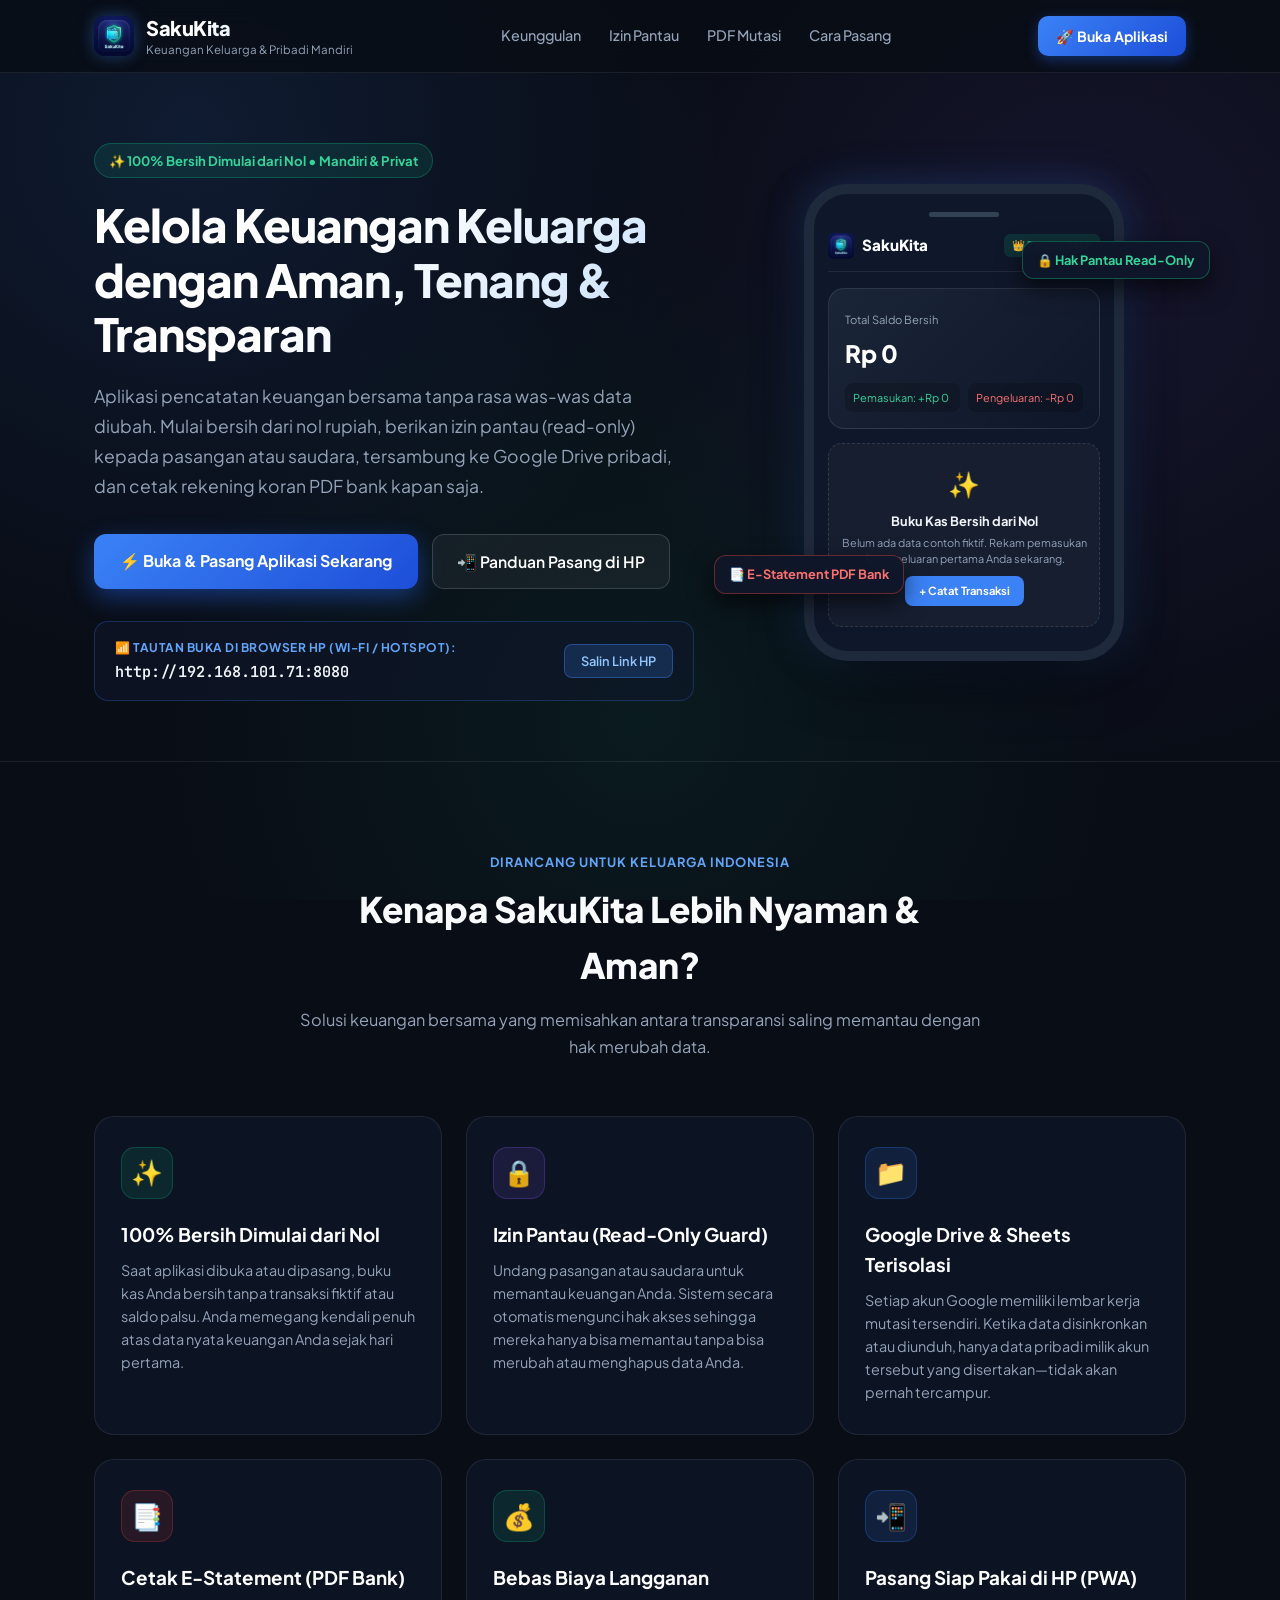
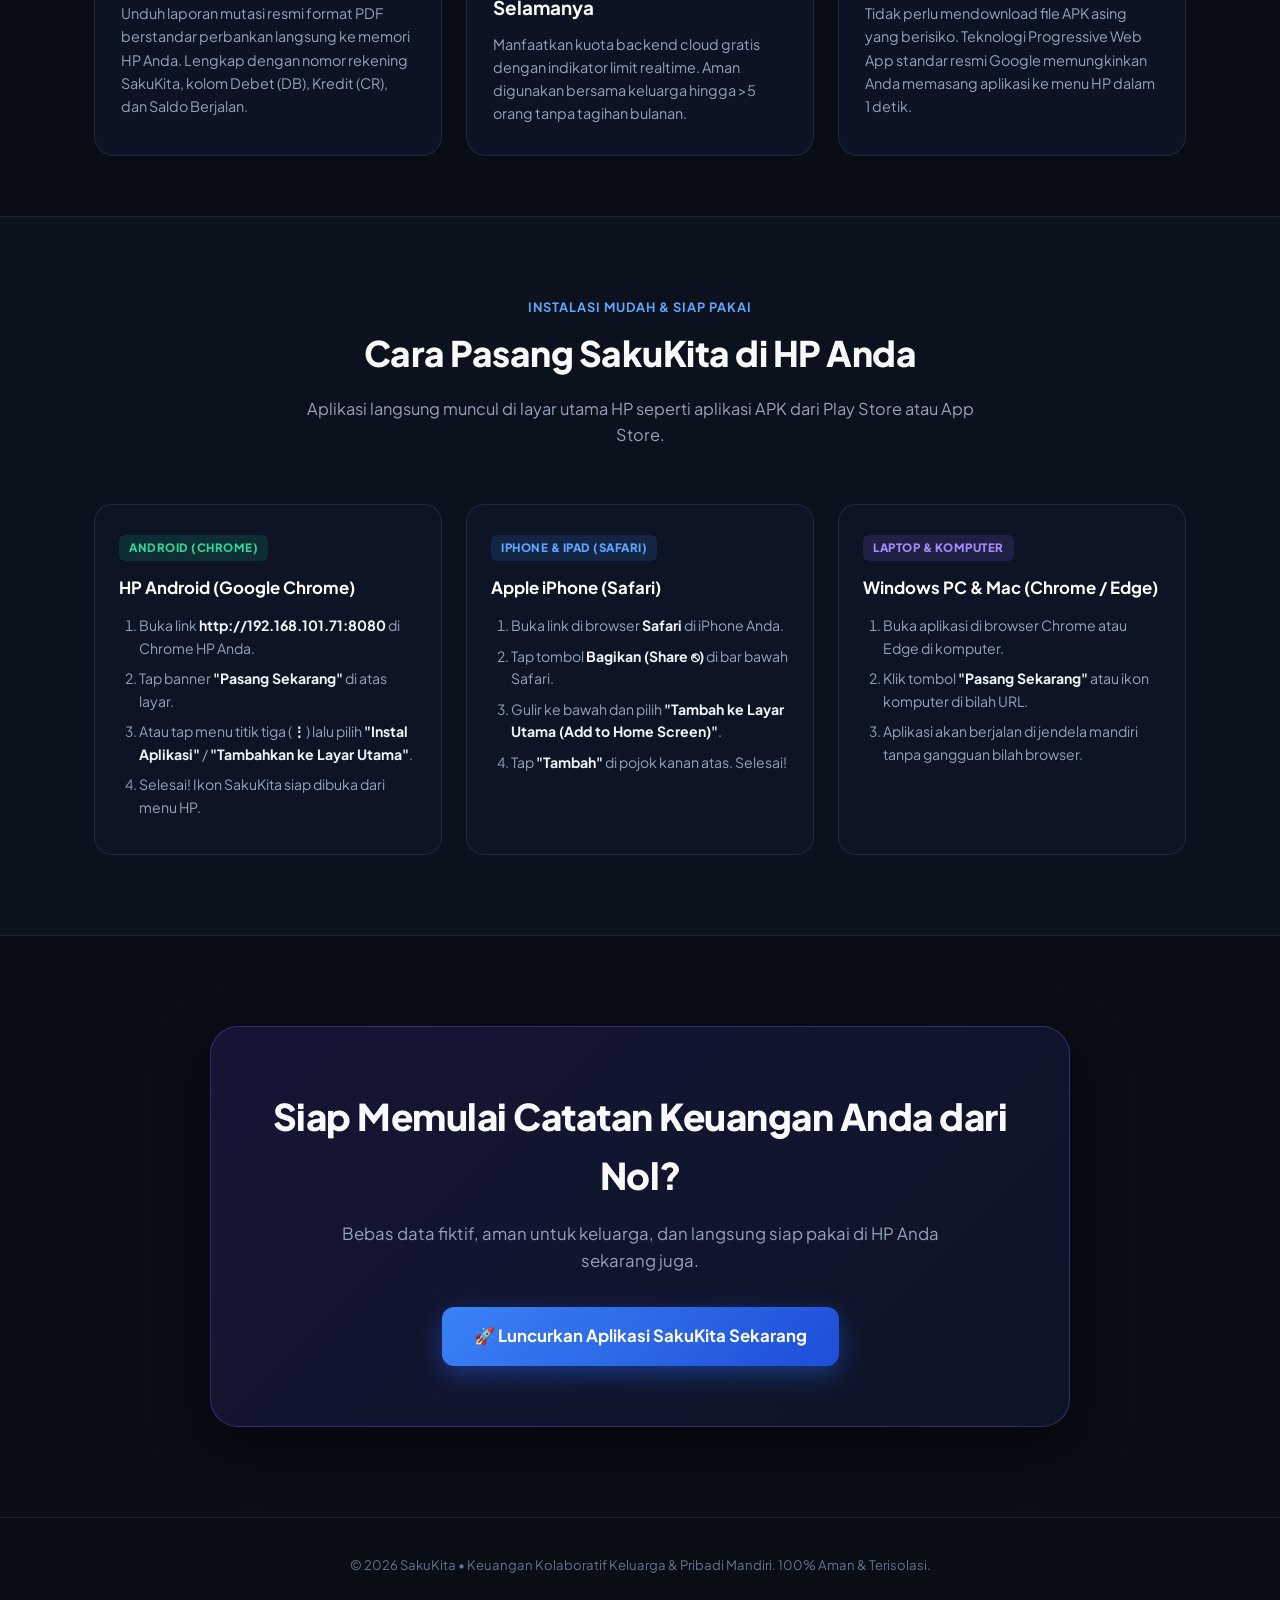
==== landing.html @ c4a01bd4 "Add files via upload" ====
<!DOCTYPE html>
<html lang="id">
<head>
  <meta charset="UTF-8">
  <meta name="viewport" content="width=device-width, initial-scale=1.0">
  <title>SakuKita - Aplikasi Keuangan Keluarga & Pribadi Mandiri Siap Pakai di HP</title>
  <meta name="description" content="Aplikasi pencatatan keuangan pribadi dan keluarga mandiri. 100% Bersih dimulai dari nol, izin pantau read-only, auto-sync Google Drive pribadi, dan cetak rekening koran PDF bank.">
  <link rel="manifest" href="manifest.json">
  <link rel="icon" type="image/png" href="icon-192.png">
  <link rel="apple-touch-icon" href="icon-192.png">
  <meta name="theme-color" content="#090d16">
  <link rel="preconnect" href="https://fonts.googleapis.com">
  <link rel="preconnect" href="https://fonts.gstatic.com" crossorigin>
  <link href="https://fonts.googleapis.com/css2?family=Plus+Jakarta+Sans:wght@400;500;600;700;800&family=JetBrains+Mono:wght@400;600&display=swap" rel="stylesheet">
  <style>
    :root {
      --bg-dark: #090d16;
      --bg-card: rgba(15, 23, 42, 0.7);
      --border-color: rgba(255, 255, 255, 0.08);
      --primary: #3b82f6;
      --primary-hover: #2563eb;
      --accent: #10b981;
      --accent-purple: #8b5cf6;
      --text-main: #f8fafc;
      --text-muted: #94a3b8;
    }

    * {
      margin: 0;
      padding: 0;
      box-sizing: border-box;
      font-family: 'Plus Jakarta Sans', sans-serif;
    }

    body {
      background-color: var(--bg-dark);
      color: var(--text-main);
      overflow-x: hidden;
      line-height: 1.6;
      background-image: 
        radial-gradient(circle at 15% 15%, rgba(59, 130, 246, 0.12) 0%, transparent 40%),
        radial-gradient(circle at 85% 30%, rgba(139, 92, 246, 0.1) 0%, transparent 40%),
        radial-gradient(circle at 50% 80%, rgba(16, 185, 129, 0.08) 0%, transparent 50%);
      background-attachment: fixed;
    }

    /* Container */
    .container {
      max-width: 1140px;
      margin: 0 auto;
      padding: 0 24px;
    }

    /* Header Nav */
    header.site-nav {
      position: sticky;
      top: 0;
      z-index: 100;
      background: rgba(9, 13, 22, 0.85);
      backdrop-filter: blur(14px);
      -webkit-backdrop-filter: blur(14px);
      border-bottom: 1px solid var(--border-color);
    }

    .nav-inner {
      display: flex;
      align-items: center;
      justify-content: space-between;
      height: 72px;
    }

    .brand-wrap {
      display: flex;
      align-items: center;
      gap: 12px;
      text-decoration: none;
      color: inherit;
    }

    .brand-logo {
      width: 40px;
      height: 40px;
      border-radius: 10px;
      object-fit: cover;
      box-shadow: 0 0 16px rgba(59, 130, 246, 0.4);
    }

    .brand-info h1 {
      font-size: 1.25rem;
      font-weight: 800;
      letter-spacing: -0.5px;
      background: linear-gradient(135deg, #fff 30%, #93c5fd 100%);
      -webkit-background-clip: text;
      -webkit-text-fill-color: transparent;
    }

    .brand-info span {
      font-size: 0.72rem;
      color: var(--text-muted);
      display: block;
      margin-top: -3px;
    }

    .nav-links {
      display: flex;
      align-items: center;
      gap: 28px;
    }

    .nav-links a {
      color: var(--text-muted);
      text-decoration: none;
      font-size: 0.9rem;
      font-weight: 500;
      transition: color 0.2s ease;
    }

    .nav-links a:hover {
      color: #fff;
    }

    .nav-actions {
      display: flex;
      align-items: center;
      gap: 12px;
    }

    .btn-nav-app {
      display: inline-flex;
      align-items: center;
      gap: 8px;
      padding: 9px 18px;
      background: linear-gradient(135deg, #3b82f6 0%, #1d4ed8 100%);
      color: #fff;
      text-decoration: none;
      font-size: 0.88rem;
      font-weight: 700;
      border-radius: 10px;
      box-shadow: 0 4px 14px rgba(37, 99, 235, 0.4);
      transition: all 0.2s ease;
    }

    .btn-nav-app:hover {
      transform: translateY(-2px);
      box-shadow: 0 6px 20px rgba(37, 99, 235, 0.5);
    }

    /* Hero Section */
    section.hero {
      padding: 70px 0 60px;
      position: relative;
    }

    .hero-grid {
      display: grid;
      grid-template-columns: 1.15fr 0.85fr;
      gap: 48px;
      align-items: center;
    }

    .hero-badge {
      display: inline-flex;
      align-items: center;
      gap: 8px;
      padding: 6px 14px;
      background: rgba(16, 185, 129, 0.12);
      border: 1px solid rgba(16, 185, 129, 0.3);
      border-radius: 99px;
      color: #34d399;
      font-size: 0.82rem;
      font-weight: 700;
      margin-bottom: 20px;
    }

    .hero-title {
      font-size: 2.85rem;
      font-weight: 800;
      line-height: 1.2;
      letter-spacing: -1px;
      margin-bottom: 20px;
      background: linear-gradient(135deg, #ffffff 40%, #bfdbfe 100%);
      -webkit-background-clip: text;
      -webkit-text-fill-color: transparent;
    }

    .hero-desc {
      font-size: 1.1rem;
      color: var(--text-muted);
      margin-bottom: 32px;
      line-height: 1.7;
    }

    .hero-actions {
      display: flex;
      flex-wrap: wrap;
      gap: 14px;
      margin-bottom: 32px;
    }

    .btn-hero-primary {
      display: inline-flex;
      align-items: center;
      gap: 10px;
      padding: 14px 26px;
      background: linear-gradient(135deg, #3b82f6 0%, #1d4ed8 100%);
      color: #ffffff;
      text-decoration: none;
      font-size: 1rem;
      font-weight: 700;
      border-radius: 12px;
      box-shadow: 0 8px 24px rgba(37, 99, 235, 0.45);
      transition: all 0.25s ease;
      cursor: pointer;
      border: none;
    }

    .btn-hero-primary:hover {
      transform: translateY(-2px);
      box-shadow: 0 12px 30px rgba(37, 99, 235, 0.6);
    }

    .btn-hero-secondary {
      display: inline-flex;
      align-items: center;
      gap: 8px;
      padding: 14px 24px;
      background: rgba(255, 255, 255, 0.05);
      border: 1px solid rgba(255, 255, 255, 0.15);
      color: #ffffff;
      text-decoration: none;
      font-size: 0.98rem;
      font-weight: 600;
      border-radius: 12px;
      transition: all 0.2s ease;
    }

    .btn-hero-secondary:hover {
      background: rgba(255, 255, 255, 0.1);
      border-color: rgba(255, 255, 255, 0.25);
    }

    /* Live IP Box */
    .hero-ip-card {
      background: rgba(15, 23, 42, 0.6);
      border: 1px solid rgba(59, 130, 246, 0.25);
      border-radius: 14px;
      padding: 16px 20px;
      display: flex;
      align-items: center;
      justify-content: space-between;
      gap: 16px;
    }

    .ip-details {
      display: flex;
      flex-direction: column;
      gap: 3px;
    }

    .ip-title-label {
      font-size: 0.75rem;
      color: #60a5fa;
      font-weight: 700;
      text-transform: uppercase;
      letter-spacing: 0.5px;
    }

    .ip-url-text {
      font-family: 'JetBrains Mono', monospace;
      font-size: 0.95rem;
      color: #f1f5f9;
      font-weight: 600;
    }

    .btn-copy-link {
      padding: 8px 16px;
      background: rgba(59, 130, 246, 0.2);
      border: 1px solid rgba(59, 130, 246, 0.4);
      color: #93c5fd;
      border-radius: 8px;
      font-size: 0.8rem;
      font-weight: 600;
      cursor: pointer;
      transition: all 0.2s ease;
      white-space: nowrap;
    }

    .btn-copy-link:hover {
      background: #3b82f6;
      color: #fff;
    }

    /* Phone Mockup Frame */
    .phone-mockup-wrapper {
      position: relative;
      display: flex;
      justify-content: center;
    }

    .phone-device {
      width: 320px;
      background: #0f172a;
      border: 10px solid #1e293b;
      border-radius: 44px;
      padding: 18px 14px 24px;
      box-shadow: 0 25px 60px -15px rgba(0, 0, 0, 0.8), 0 0 40px rgba(59, 130, 246, 0.25);
      position: relative;
    }

    .phone-speaker {
      width: 70px;
      height: 5px;
      background: #334155;
      border-radius: 10px;
      margin: 0 auto 16px;
    }

    .mockup-header {
      display: flex;
      align-items: center;
      justify-content: space-between;
      margin-bottom: 16px;
      padding-bottom: 12px;
      border-bottom: 1px solid rgba(255, 255, 255, 0.08);
    }

    .mockup-brand {
      display: flex;
      align-items: center;
      gap: 8px;
    }

    .mockup-brand img {
      width: 26px;
      height: 26px;
      border-radius: 6px;
    }

    .mockup-brand span {
      font-size: 0.95rem;
      font-weight: 800;
      color: #fff;
    }

    .mockup-role-pill {
      font-size: 0.65rem;
      padding: 3px 8px;
      background: rgba(16, 185, 129, 0.15);
      color: #34d399;
      border-radius: 6px;
      font-weight: 700;
    }

    .mockup-card-balance {
      background: linear-gradient(135deg, rgba(30, 41, 59, 0.8) 0%, rgba(15, 23, 42, 0.9) 100%);
      border: 1px solid rgba(255, 255, 255, 0.1);
      border-radius: 16px;
      padding: 16px;
      margin-bottom: 14px;
      text-align: left;
    }

    .mockup-caption {
      font-size: 0.7rem;
      color: var(--text-muted);
    }

    .mockup-balance {
      font-size: 1.5rem;
      font-weight: 800;
      color: #fff;
      margin: 4px 0 10px;
    }

    .mockup-stats-row {
      display: grid;
      grid-template-columns: 1fr 1fr;
      gap: 8px;
    }

    .mockup-stat {
      background: rgba(0, 0, 0, 0.2);
      padding: 6px 8px;
      border-radius: 8px;
      font-size: 0.68rem;
    }

    .mockup-stat.inc { color: #34d399; }
    .mockup-stat.exp { color: #f87171; }

    .mockup-empty-card {
      background: rgba(255, 255, 255, 0.03);
      border: 1px dashed rgba(255, 255, 255, 0.12);
      border-radius: 14px;
      padding: 20px 12px;
      text-align: center;
      margin-top: 14px;
    }

    .mockup-empty-card .icon {
      font-size: 1.6rem;
      margin-bottom: 6px;
    }

    .mockup-empty-card h5 {
      font-size: 0.8rem;
      font-weight: 700;
      color: #f1f5f9;
      margin-bottom: 4px;
    }

    .mockup-empty-card p {
      font-size: 0.68rem;
      color: #94a3b8;
      line-height: 1.4;
      margin-bottom: 10px;
    }

    .mockup-btn-add {
      background: #3b82f6;
      color: #fff;
      border: none;
      padding: 6px 14px;
      border-radius: 8px;
      font-size: 0.7rem;
      font-weight: 700;
      cursor: pointer;
    }

    /* Floating highlight badges */
    .badge-float {
      position: absolute;
      background: rgba(15, 23, 42, 0.95);
      border: 1px solid rgba(255, 255, 255, 0.15);
      padding: 8px 14px;
      border-radius: 12px;
      box-shadow: 0 10px 25px rgba(0, 0, 0, 0.6);
      display: flex;
      align-items: center;
      gap: 8px;
      font-size: 0.8rem;
      font-weight: 700;
      backdrop-filter: blur(10px);
      z-index: 10;
      animation: floatBadge 3.5s ease-in-out infinite alternate;
    }

    .badge-float.top-right {
      top: 12%;
      right: -24px;
      border-color: rgba(16, 185, 129, 0.4);
      color: #34d399;
    }

    .badge-float.bottom-left {
      bottom: 14%;
      left: -28px;
      border-color: rgba(239, 68, 68, 0.4);
      color: #f87171;
      animation-delay: -1.75s;
    }

    @keyframes floatBadge {
      0% { transform: translateY(0); }
      100% { transform: translateY(-8px); }
    }

    /* Features Section */
    section.features {
      padding: 90px 0 60px;
      border-top: 1px solid var(--border-color);
    }

    .section-head {
      text-align: center;
      max-width: 680px;
      margin: 0 auto 56px;
    }

    .section-head .tag {
      font-size: 0.8rem;
      font-weight: 700;
      color: #60a5fa;
      text-transform: uppercase;
      letter-spacing: 1px;
      margin-bottom: 8px;
      display: block;
    }

    .section-head h2 {
      font-size: 2.2rem;
      font-weight: 800;
      letter-spacing: -0.5px;
      margin-bottom: 14px;
    }

    .section-head p {
      color: var(--text-muted);
      font-size: 1.02rem;
    }

    .features-grid {
      display: grid;
      grid-template-columns: repeat(3, 1fr);
      gap: 24px;
    }

    .feature-card {
      background: var(--bg-card);
      border: 1px solid var(--border-color);
      border-radius: 20px;
      padding: 30px 26px;
      transition: all 0.25s ease;
      position: relative;
      overflow: hidden;
    }

    .feature-card:hover {
      transform: translateY(-4px);
      border-color: rgba(59, 130, 246, 0.35);
      box-shadow: 0 16px 36px rgba(0, 0, 0, 0.4);
    }

    .feature-icon-box {
      width: 52px;
      height: 52px;
      border-radius: 14px;
      display: flex;
      align-items: center;
      justify-content: center;
      font-size: 1.6rem;
      margin-bottom: 20px;
      background: rgba(59, 130, 246, 0.12);
      border: 1px solid rgba(59, 130, 246, 0.25);
    }

    .feature-icon-box.green {
      background: rgba(16, 185, 129, 0.12);
      border-color: rgba(16, 185, 129, 0.25);
    }

    .feature-icon-box.purple {
      background: rgba(139, 92, 246, 0.12);
      border-color: rgba(139, 92, 246, 0.25);
    }

    .feature-icon-box.red {
      background: rgba(239, 68, 68, 0.12);
      border-color: rgba(239, 68, 68, 0.25);
    }

    .feature-card h3 {
      font-size: 1.18rem;
      font-weight: 700;
      margin-bottom: 10px;
      color: #fff;
    }

    .feature-card p {
      font-size: 0.9rem;
      color: var(--text-muted);
      line-height: 1.6;
    }

    /* Install Guide Section */
    section.install-guide {
      padding: 80px 0;
      background: rgba(15, 23, 42, 0.4);
      border-top: 1px solid var(--border-color);
      border-bottom: 1px solid var(--border-color);
    }

    .install-cards-grid {
      display: grid;
      grid-template-columns: repeat(3, 1fr);
      gap: 24px;
    }

    .install-box {
      background: var(--bg-card);
      border: 1px solid var(--border-color);
      border-radius: 18px;
      padding: 28px 24px;
    }

    .install-badge {
      display: inline-block;
      font-size: 0.72rem;
      font-weight: 800;
      padding: 4px 10px;
      border-radius: 6px;
      margin-bottom: 14px;
      text-transform: uppercase;
      letter-spacing: 0.5px;
    }

    .badge-android { background: rgba(16, 185, 129, 0.15); color: #34d399; }
    .badge-ios { background: rgba(59, 130, 246, 0.15); color: #60a5fa; }
    .badge-pc { background: rgba(139, 92, 246, 0.15); color: #a78bfa; }

    .install-box h4 {
      font-size: 1.05rem;
      font-weight: 700;
      margin-bottom: 12px;
      color: #fff;
    }

    .install-box ol {
      padding-left: 20px;
      color: var(--text-muted);
      font-size: 0.88rem;
    }

    .install-box ol li {
      margin-bottom: 8px;
    }

    .install-box ol li b {
      color: #f1f5f9;
    }

    /* CTA Section */
    section.cta-ready {
      padding: 90px 0;
      text-align: center;
    }

    .cta-card {
      background: linear-gradient(135deg, rgba(30, 27, 75, 0.6) 0%, rgba(15, 23, 42, 0.8) 100%);
      border: 1px solid rgba(99, 102, 241, 0.35);
      border-radius: 28px;
      padding: 60px 40px;
      max-width: 860px;
      margin: 0 auto;
      box-shadow: 0 20px 50px rgba(0, 0, 0, 0.5);
    }

    .cta-card h2 {
      font-size: 2.3rem;
      font-weight: 800;
      margin-bottom: 16px;
      letter-spacing: -0.5px;
    }

    .cta-card p {
      font-size: 1.05rem;
      color: var(--text-muted);
      max-width: 600px;
      margin: 0 auto 32px;
    }

    /* Footer */
    footer.site-footer {
      border-top: 1px solid var(--border-color);
      padding: 36px 0;
      text-align: center;
      font-size: 0.82rem;
      color: #64748b;
    }

    /* Toast */
    .toast-box {
      position: fixed;
      bottom: 24px;
      right: 24px;
      background: #0f172a;
      border: 1px solid rgba(59, 130, 246, 0.4);
      color: #fff;
      padding: 12px 20px;
      border-radius: 12px;
      font-size: 0.88rem;
      font-weight: 600;
      box-shadow: 0 10px 25px rgba(0, 0, 0, 0.5);
      z-index: 9999;
      opacity: 0;
      transform: translateY(10px);
      transition: all 0.25s ease;
      pointer-events: none;
    }

    .toast-box.show {
      opacity: 1;
      transform: translateY(0);
      pointer-events: auto;
    }

    /* Responsive */
    @media (max-width: 900px) {
      .hero-grid { grid-template-columns: 1fr; text-align: center; }
      .hero-actions { justify-content: center; }
      .hero-ip-card { justify-content: center; text-align: center; flex-direction: column; }
      .features-grid { grid-template-columns: 1fr; }
      .install-cards-grid { grid-template-columns: 1fr; }
      .nav-links { display: none; }
      .phone-mockup-wrapper { margin-top: 20px; }
    }
  </style>
</head>
<body>

  <!-- Sticky Navbar -->
  <header class="site-nav">
    <div class="container nav-inner">
      <a href="landing.html" class="brand-wrap">
        <img src="icon-192.png" alt="SakuKita Icon" class="brand-logo">
        <div class="brand-info">
          <h1>SakuKita</h1>
          <span>Keuangan Keluarga & Pribadi Mandiri</span>
        </div>
      </a>

      <nav class="nav-links">
        <a href="#fitur">Keunggulan</a>
        <a href="#izin-pantau">Izin Pantau</a>
        <a href="#rekening-pdf">PDF Mutasi</a>
        <a href="#pasang-hp">Cara Pasang</a>
      </nav>

      <div class="nav-actions">
        <a href="index.html" class="btn-nav-app">
          <span>🚀 Buka Aplikasi</span>
        </a>
      </div>
    </div>
  </header>

  <!-- Hero Section -->
  <section class="hero">
    <div class="container hero-grid">
      <div class="hero-left">
        <div class="hero-badge">
          <span>✨ 100% Bersih Dimulai dari Nol • Mandiri & Privat</span>
        </div>
        <h2 class="hero-title">
          Kelola Keuangan Keluarga dengan Aman, Tenang & Transparan
        </h2>
        <p class="hero-desc">
          Aplikasi pencatatan keuangan bersama tanpa rasa was-was data diubah. Mulai bersih dari nol rupiah, berikan izin pantau (read-only) kepada pasangan atau saudara, tersambung ke Google Drive pribadi, dan cetak rekening koran PDF bank kapan saja.
        </p>

        <div class="hero-actions">
          <a href="index.html" class="btn-hero-primary">
            <span>⚡ Buka & Pasang Aplikasi Sekarang</span>
          </a>
          <a href="#pasang-hp" class="btn-hero-secondary">
            <span>📲 Panduan Pasang di HP</span>
          </a>
        </div>

        <!-- Localhost Wi-Fi Link Box -->
        <div class="hero-ip-card">
          <div class="ip-details">
            <span class="ip-title-label">📶 Tautan Buka di Browser HP (Wi-Fi / Hotspot):</span>
            <span class="ip-url-text" id="landing-phone-url">http://192.168.101.71:8080</span>
          </div>
          <button class="btn-copy-link" onclick="copyLandingUrl()">Salin Link HP</button>
        </div>
      </div>

      <!-- Phone Mockup Frame -->
      <div class="hero-right phone-mockup-wrapper">
        <div class="badge-float top-right">
          <span>🔒 Hak Pantau Read-Only</span>
        </div>
        <div class="badge-float bottom-left">
          <span>📑 E-Statement PDF Bank</span>
        </div>

        <div class="phone-device">
          <div class="phone-speaker"></div>
          
          <div class="mockup-header">
            <div class="mockup-brand">
              <img src="icon-192.png" alt="SakuKita">
              <span>SakuKita</span>
            </div>
            <span class="mockup-role-pill">👑 Pemilik Akun</span>
          </div>

          <div class="mockup-card-balance">
            <span class="mockup-caption">Total Saldo Bersih</span>
            <div class="mockup-balance">Rp 0</div>
            <div class="mockup-stats-row">
              <div class="mockup-stat inc">Pemasukan: +Rp 0</div>
              <div class="mockup-stat exp">Pengeluaran: -Rp 0</div>
            </div>
          </div>

          <div class="mockup-empty-card">
            <div class="icon">✨</div>
            <h5>Buku Kas Bersih dari Nol</h5>
            <p>Belum ada data contoh fiktif. Rekam pemasukan & pengeluaran pertama Anda sekarang.</p>
            <a href="index.html" class="mockup-btn-add" style="text-decoration:none; display:inline-block;">+ Catat Transaksi</a>
          </div>
        </div>
      </div>
    </div>
  </section>

  <!-- Features Grid -->
  <section class="features" id="fitur">
    <div class="container">
      <div class="section-head">
        <span class="tag">Dirancang untuk Keluarga Indonesia</span>
        <h2>Kenapa SakuKita Lebih Nyaman & Aman?</h2>
        <p>Solusi keuangan bersama yang memisahkan antara transparansi saling memantau dengan hak merubah data.</p>
      </div>

      <div class="features-grid">
        <!-- Feature 1 -->
        <div class="feature-card">
          <div class="feature-icon-box green">✨</div>
          <h3>100% Bersih Dimulai dari Nol</h3>
          <p>Saat aplikasi dibuka atau dipasang, buku kas Anda bersih tanpa transaksi fiktif atau saldo palsu. Anda memegang kendali penuh atas data nyata keuangan Anda sejak hari pertama.</p>
        </div>

        <!-- Feature 2 -->
        <div class="feature-card" id="izin-pantau">
          <div class="feature-icon-box purple">🔒</div>
          <h3>Izin Pantau (Read-Only Guard)</h3>
          <p>Undang pasangan atau saudara untuk memantau keuangan Anda. Sistem secara otomatis mengunci hak akses sehingga mereka hanya bisa memantau tanpa bisa merubah atau menghapus data Anda.</p>
        </div>

        <!-- Feature 3 -->
        <div class="feature-card">
          <div class="feature-icon-box">📁</div>
          <h3>Google Drive & Sheets Terisolasi</h3>
          <p>Setiap akun Google memiliki lembar kerja mutasi tersendiri. Ketika data disinkronkan atau diunduh, hanya data pribadi milik akun tersebut yang disertakan—tidak akan pernah tercampur.</p>
        </div>

        <!-- Feature 4 -->
        <div class="feature-card" id="rekening-pdf">
          <div class="feature-icon-box red">📑</div>
          <h3>Cetak E-Statement (PDF Bank)</h3>
          <p>Unduh laporan mutasi resmi format PDF berstandar perbankan langsung ke memori HP Anda. Lengkap dengan nomor rekening SakuKita, kolom Debet (DB), Kredit (CR), dan Saldo Berjalan.</p>
        </div>

        <!-- Feature 5 -->
        <div class="feature-card">
          <div class="feature-icon-box green">💰</div>
          <h3>Bebas Biaya Langganan Selamanya</h3>
          <p>Manfaatkan kuota backend cloud gratis dengan indikator limit realtime. Aman digunakan bersama keluarga hingga >5 orang tanpa tagihan bulanan.</p>
        </div>

        <!-- Feature 6 -->
        <div class="feature-card">
          <div class="feature-icon-box">📲</div>
          <h3>Pasang Siap Pakai di HP (PWA)</h3>
          <p>Tidak perlu mendownload file APK asing yang berisiko. Teknologi Progressive Web App standar resmi Google memungkinkan Anda memasang aplikasi ke menu HP dalam 1 detik.</p>
        </div>
      </div>
    </div>
  </section>

  <!-- Step-by-step Install Guide -->
  <section class="install-guide" id="pasang-hp">
    <div class="container">
      <div class="section-head">
        <span class="tag">Instalasi Mudah & Siap Pakai</span>
        <h2>Cara Pasang SakuKita di HP Anda</h2>
        <p>Aplikasi langsung muncul di layar utama HP seperti aplikasi APK dari Play Store atau App Store.</p>
      </div>

      <div class="install-cards-grid">
        <!-- Android Chrome -->
        <div class="install-box">
          <span class="install-badge badge-android">Android (Chrome)</span>
          <h4>HP Android (Google Chrome)</h4>
          <ol>
            <li>Buka link <b>http://192.168.101.71:8080</b> di Chrome HP Anda.</li>
            <li>Tap banner <b>"Pasang Sekarang"</b> di atas layar.</li>
            <li>Atau tap menu titik tiga (<b>⋮</b>) lalu pilih <b>"Instal Aplikasi"</b> / <b>"Tambahkan ke Layar Utama"</b>.</li>
            <li>Selesai! Ikon SakuKita siap dibuka dari menu HP.</li>
          </ol>
        </div>

        <!-- iPhone Safari -->
        <div class="install-box">
          <span class="install-badge badge-ios">iPhone & iPad (Safari)</span>
          <h4>Apple iPhone (Safari)</h4>
          <ol>
            <li>Buka link di browser <b>Safari</b> di iPhone Anda.</li>
            <li>Tap tombol <b>Bagikan (Share ⎋)</b> di bar bawah Safari.</li>
            <li>Gulir ke bawah dan pilih <b>"Tambah ke Layar Utama (Add to Home Screen)"</b>.</li>
            <li>Tap <b>"Tambah"</b> di pojok kanan atas. Selesai!</li>
          </ol>
        </div>

        <!-- PC & Mac -->
        <div class="install-box">
          <span class="install-badge badge-pc">Laptop & Komputer</span>
          <h4>Windows PC & Mac (Chrome / Edge)</h4>
          <ol>
            <li>Buka aplikasi di browser Chrome atau Edge di komputer.</li>
            <li>Klik tombol <b>"Pasang Sekarang"</b> atau ikon komputer di bilah URL.</li>
            <li>Aplikasi akan berjalan di jendela mandiri tanpa gangguan bilah browser.</li>
          </ol>
        </div>
      </div>
    </div>
  </section>

  <!-- CTA Ready Section -->
  <section class="cta-ready">
    <div class="container">
      <div class="cta-card">
        <h2>Siap Memulai Catatan Keuangan Anda dari Nol?</h2>
        <p>Bebas data fiktif, aman untuk keluarga, dan langsung siap pakai di HP Anda sekarang juga.</p>
        <a href="index.html" class="btn-hero-primary" style="font-size:1.05rem; padding:16px 32px;">
          <span>🚀 Luncurkan Aplikasi SakuKita Sekarang</span>
        </a>
      </div>
    </div>
  </section>

  <!-- Footer -->
  <footer class="site-footer">
    <div class="container">
      <p>© 2026 SakuKita • Keuangan Kolaboratif Keluarga & Pribadi Mandiri. 100% Aman & Terisolasi.</p>
    </div>
  </footer>

  <!-- Toast Notification -->
  <div id="toast" class="toast-box">Tautan berhasil disalin ke clipboard!</div>

  <script>
    function copyLandingUrl() {
      const url = document.getElementById('landing-phone-url').innerText;
      if (navigator.clipboard) {
        navigator.clipboard.writeText(url).then(() => showToast());
      } else {
        const t = document.createElement('textarea');
        t.value = url;
        document.body.appendChild(t);
        t.select();
        document.execCommand('copy');
        document.body.removeChild(t);
        showToast();
      }
    }

    function showToast() {
      const el = document.getElementById('toast');
      el.classList.add('show');
      setTimeout(() => el.classList.remove('show'), 2600);
    }
  </script>
</body>
</html>
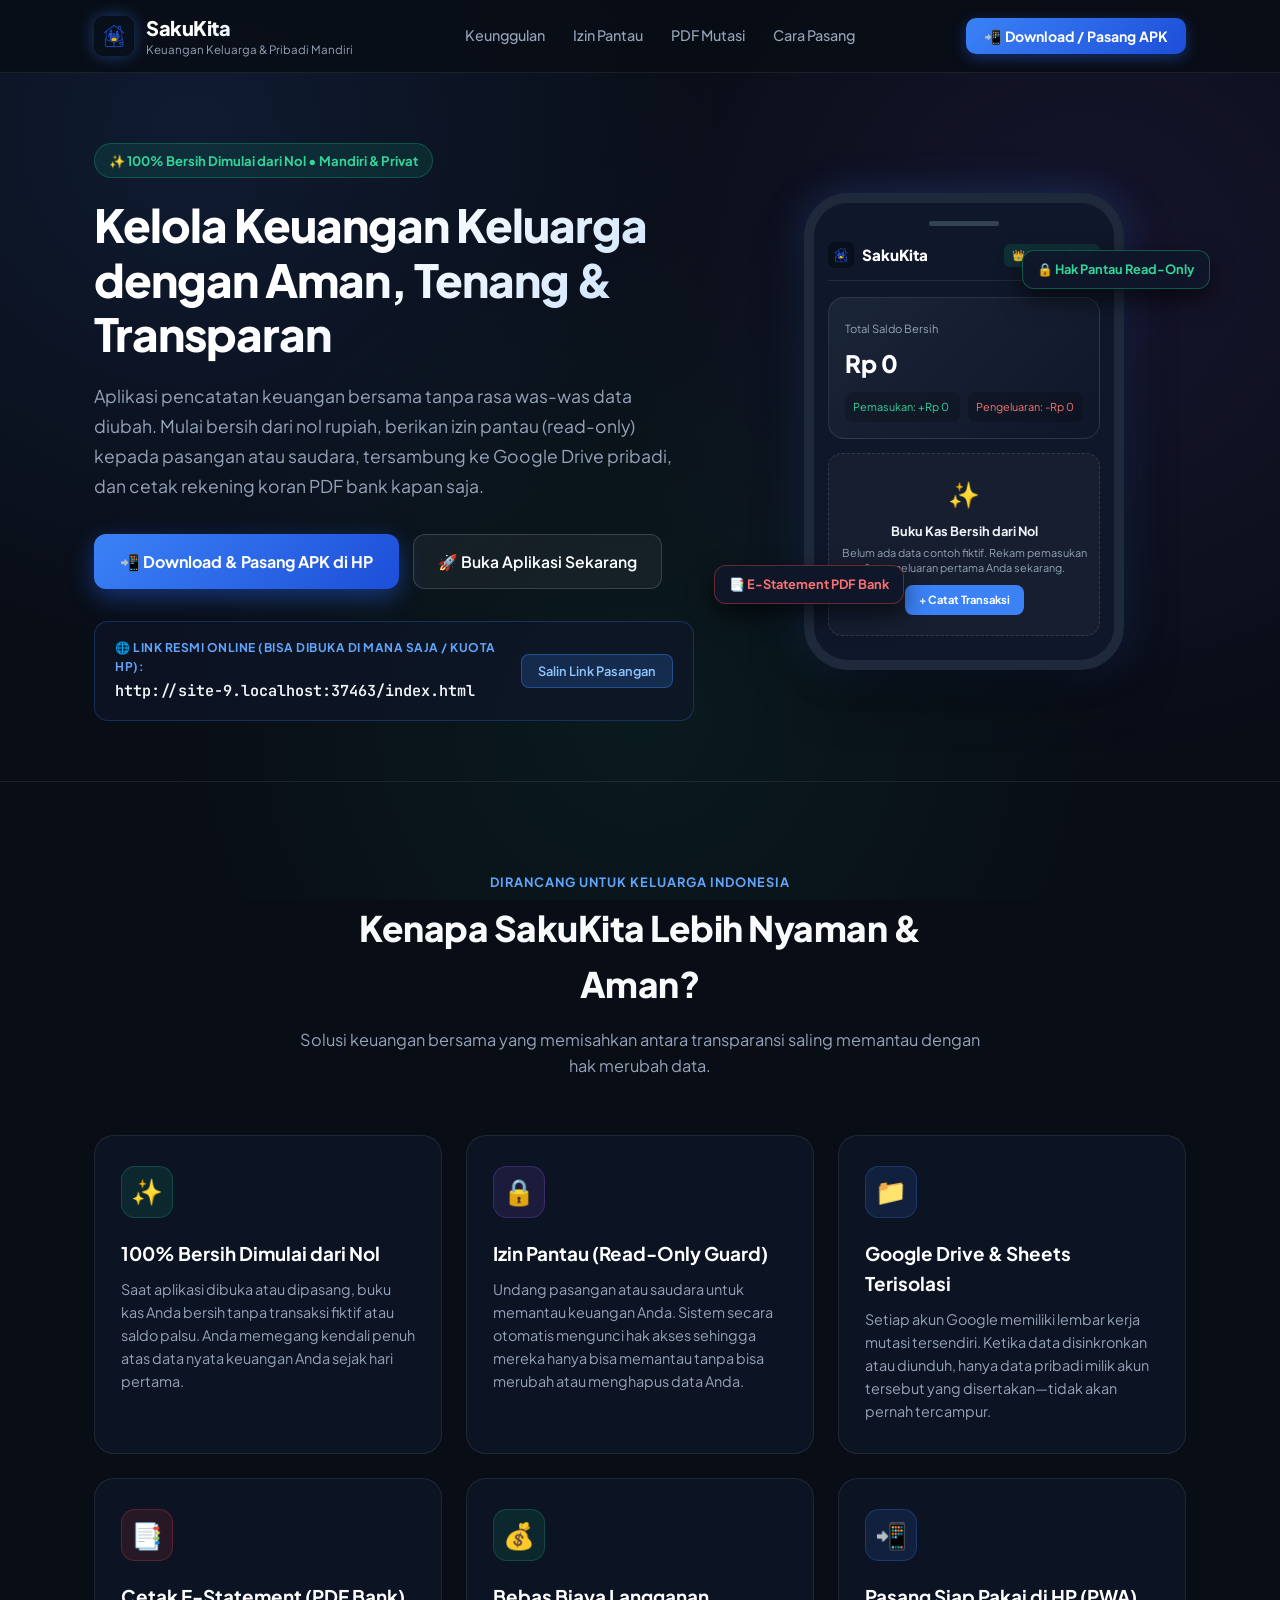
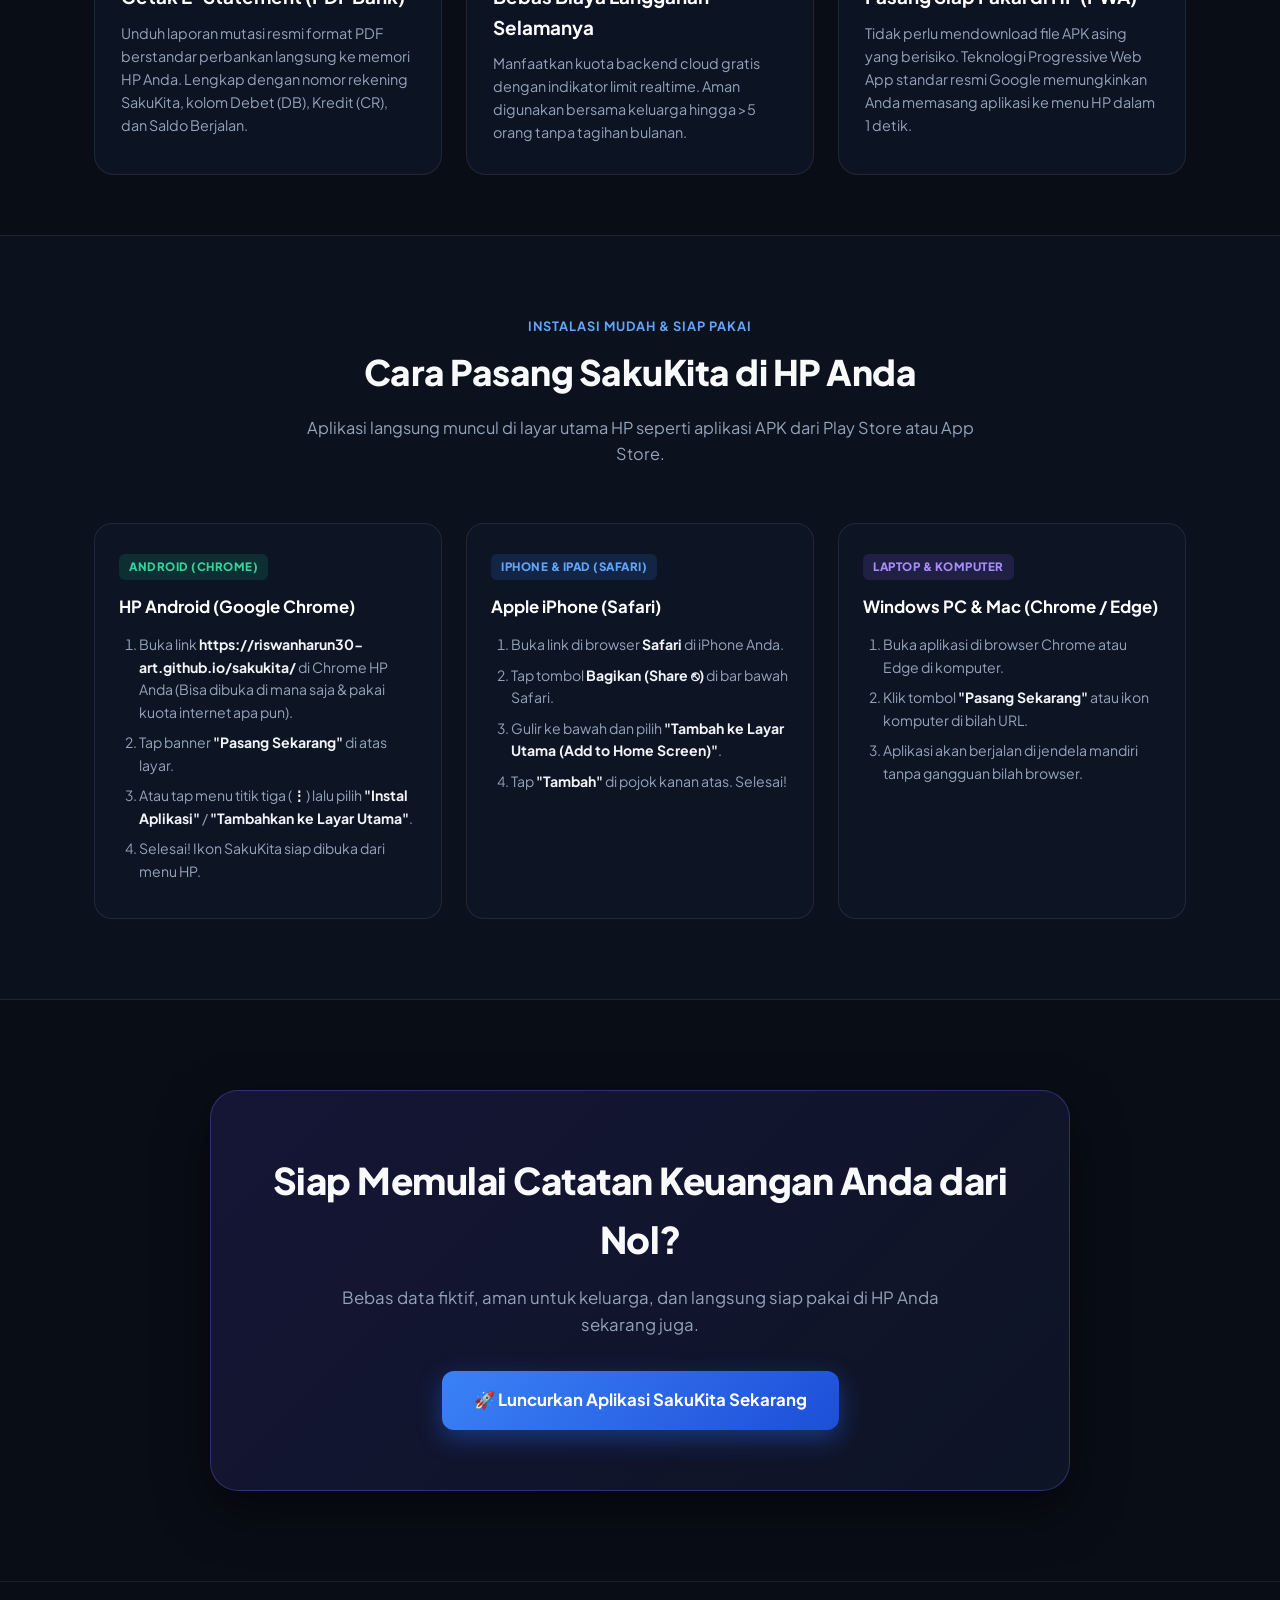
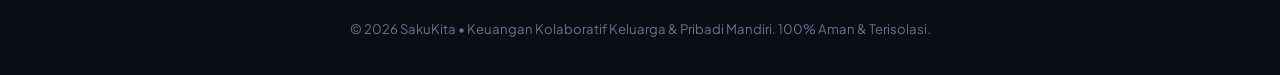
==== commit b528cd48: "Add files via upload" ====
--- a/landing.html
+++ b/landing.html
@@ -684,6 +684,298 @@
       pointer-events: auto;
     }
 
+    /* Modal Pasang APK / PWA */
+    .modal-backdrop-landing {
+      position: fixed;
+      inset: 0;
+      background: rgba(9, 13, 22, 0.85);
+      backdrop-filter: blur(14px);
+      -webkit-backdrop-filter: blur(14px);
+      z-index: 1000;
+      display: flex;
+      align-items: center;
+      justify-content: center;
+      padding: 16px;
+      opacity: 1;
+      visibility: visible;
+      transition: all 0.25s ease;
+    }
+
+    .modal-backdrop-landing.hidden {
+      opacity: 0;
+      visibility: hidden;
+      pointer-events: none;
+    }
+
+    .modal-card-landing {
+      background: #0f172a;
+      border: 1px solid rgba(59, 130, 246, 0.35);
+      border-radius: 24px;
+      width: 100%;
+      max-width: 580px;
+      max-height: 90vh;
+      overflow-y: auto;
+      box-shadow: 0 25px 60px rgba(0, 0, 0, 0.8), 0 0 40px rgba(59, 130, 246, 0.2);
+      transform: scale(1);
+      transition: transform 0.25s ease;
+    }
+
+    .modal-backdrop-landing.hidden .modal-card-landing {
+      transform: scale(0.95);
+    }
+
+    .modal-header-landing {
+      display: flex;
+      align-items: center;
+      justify-content: space-between;
+      padding: 20px 24px;
+      border-bottom: 1px solid rgba(255, 255, 255, 0.08);
+    }
+
+    .modal-header-brand {
+      display: flex;
+      align-items: center;
+      gap: 12px;
+    }
+
+    .modal-brand-icon {
+      width: 44px;
+      height: 44px;
+      border-radius: 12px;
+      box-shadow: 0 0 16px rgba(59, 130, 246, 0.4);
+    }
+
+    .modal-header-brand h3 {
+      font-size: 1.15rem;
+      font-weight: 800;
+      color: #fff;
+      line-height: 1.2;
+    }
+
+    .modal-sub {
+      font-size: 0.75rem;
+      color: #94a3b8;
+      display: block;
+      margin-top: 2px;
+    }
+
+    .modal-close-landing {
+      background: rgba(255, 255, 255, 0.08);
+      border: 1px solid rgba(255, 255, 255, 0.12);
+      color: #94a3b8;
+      width: 34px;
+      height: 34px;
+      border-radius: 10px;
+      font-size: 1.25rem;
+      cursor: pointer;
+      display: flex;
+      align-items: center;
+      justify-content: center;
+      transition: all 0.2s ease;
+    }
+
+    .modal-close-landing:hover {
+      background: rgba(239, 68, 68, 0.2);
+      color: #ef4444;
+      border-color: rgba(239, 68, 68, 0.4);
+    }
+
+    .modal-body-landing {
+      padding: 22px 24px;
+      display: flex;
+      flex-direction: column;
+      gap: 18px;
+    }
+
+    .apk-notice-box {
+      background: rgba(16, 185, 129, 0.08);
+      border: 1px solid rgba(16, 185, 129, 0.25);
+      border-radius: 14px;
+      padding: 14px 16px;
+      display: flex;
+      gap: 12px;
+      align-items: flex-start;
+    }
+
+    .apk-notice-box .notice-icon {
+      font-size: 1.4rem;
+      line-height: 1;
+    }
+
+    .apk-notice-box strong {
+      font-size: 0.88rem;
+      color: #34d399;
+      display: block;
+      margin-bottom: 3px;
+    }
+
+    .apk-notice-box p {
+      font-size: 0.78rem;
+      color: #cbd5e1;
+      line-height: 1.5;
+      margin: 0;
+    }
+
+    .modal-action-buttons {
+      display: flex;
+      gap: 10px;
+    }
+
+    .btn-primary-action {
+      flex: 1.3;
+      padding: 13px 18px;
+      background: linear-gradient(135deg, #3b82f6 0%, #1d4ed8 100%);
+      color: #fff;
+      border: none;
+      border-radius: 12px;
+      font-size: 0.92rem;
+      font-weight: 700;
+      cursor: pointer;
+      box-shadow: 0 4px 16px rgba(37, 99, 235, 0.4);
+      transition: all 0.2s ease;
+      text-align: center;
+    }
+
+    .btn-primary-action:hover {
+      transform: translateY(-2px);
+      box-shadow: 0 6px 22px rgba(37, 99, 235, 0.6);
+    }
+
+    .btn-secondary-action {
+      flex: 1;
+      padding: 13px 18px;
+      background: rgba(255, 255, 255, 0.07);
+      border: 1px solid rgba(255, 255, 255, 0.15);
+      color: #fff;
+      text-decoration: none;
+      border-radius: 12px;
+      font-size: 0.92rem;
+      font-weight: 600;
+      transition: all 0.2s ease;
+      text-align: center;
+      display: flex;
+      align-items: center;
+      justify-content: center;
+    }
+
+    .btn-secondary-action:hover {
+      background: rgba(255, 255, 255, 0.12);
+      border-color: rgba(255, 255, 255, 0.25);
+    }
+
+    .device-guides-grid {
+      display: grid;
+      grid-template-columns: 1fr 1fr;
+      gap: 12px;
+    }
+
+    .device-guide-card {
+      background: rgba(255, 255, 255, 0.03);
+      border: 1px solid rgba(255, 255, 255, 0.08);
+      border-radius: 14px;
+      padding: 14px;
+    }
+
+    .device-guide-badge {
+      display: inline-block;
+      font-size: 0.72rem;
+      font-weight: 800;
+      padding: 3px 8px;
+      border-radius: 6px;
+      margin-bottom: 10px;
+    }
+
+    .device-guide-badge.android {
+      background: rgba(16, 185, 129, 0.15);
+      color: #34d399;
+    }
+
+    .device-guide-badge.ios {
+      background: rgba(59, 130, 246, 0.15);
+      color: #60a5fa;
+    }
+
+    .device-steps-list {
+      padding-left: 18px;
+      font-size: 0.78rem;
+      color: #94a3b8;
+      line-height: 1.5;
+    }
+
+    .device-steps-list li {
+      margin-bottom: 6px;
+    }
+
+    .device-steps-list li b {
+      color: #f1f5f9;
+    }
+
+    .partner-share-box {
+      background: rgba(15, 23, 42, 0.7);
+      border: 1px solid rgba(59, 130, 246, 0.25);
+      border-radius: 12px;
+      padding: 12px 14px;
+      display: flex;
+      flex-direction: column;
+      gap: 6px;
+    }
+
+    .share-box-label {
+      font-size: 0.72rem;
+      color: #60a5fa;
+      font-weight: 700;
+      text-transform: uppercase;
+      letter-spacing: 0.5px;
+    }
+
+    .share-box-row {
+      display: flex;
+      gap: 8px;
+    }
+
+    .share-box-input {
+      flex: 1;
+      background: rgba(0, 0, 0, 0.35);
+      border: 1px solid rgba(255, 255, 255, 0.1);
+      border-radius: 8px;
+      padding: 8px 12px;
+      color: #f8fafc;
+      font-family: 'JetBrains Mono', monospace;
+      font-size: 0.8rem;
+      outline: none;
+    }
+
+    .btn-copy-share {
+      padding: 8px 14px;
+      background: #3b82f6;
+      border: none;
+      border-radius: 8px;
+      color: #fff;
+      font-size: 0.8rem;
+      font-weight: 700;
+      cursor: pointer;
+      white-space: nowrap;
+      transition: background 0.2s ease;
+    }
+
+    .btn-copy-share:hover {
+      background: #2563eb;
+    }
+
+    .share-box-hint {
+      font-size: 0.7rem;
+      color: #64748b;
+    }
+
+    @media (max-width: 600px) {
+      .device-guides-grid {
+        grid-template-columns: 1fr;
+      }
+      .modal-action-buttons {
+        flex-direction: column;
+      }
+    }
+
     /* Responsive */
     @media (max-width: 900px) {
       .hero-grid { grid-template-columns: 1fr; text-align: center; }
@@ -717,9 +1009,9 @@
       </nav>
 
       <div class="nav-actions">
-        <a href="index.html" class="btn-nav-app">
-          <span>🚀 Buka Aplikasi</span>
-        </a>
+        <button type="button" class="btn-nav-app" onclick="openInstallApkModal()" style="border:none; cursor:pointer;">
+          <span>📲 Download / Pasang APK</span>
+        </button>
       </div>
     </div>
   </header>
@@ -739,21 +1031,21 @@
         </p>
 
         <div class="hero-actions">
-          <a href="index.html" class="btn-hero-primary">
-            <span>⚡ Buka & Pasang Aplikasi Sekarang</span>
+          <button type="button" class="btn-hero-primary" onclick="openInstallApkModal()">
+            <span>📲 Download &amp; Pasang APK di HP</span>
+          </button>
+          <a href="index.html" class="btn-hero-secondary">
+            <span>🚀 Buka Aplikasi Sekarang</span>
           </a>
-          <a href="#pasang-hp" class="btn-hero-secondary">
-            <span>📲 Panduan Pasang di HP</span>
-          </a>
-        </div>
-
-        <!-- Localhost Wi-Fi Link Box -->
+        </div>
+
+        <!-- Public Online & Share Link Box -->
         <div class="hero-ip-card">
           <div class="ip-details">
-            <span class="ip-title-label">📶 Tautan Buka di Browser HP (Wi-Fi / Hotspot):</span>
-            <span class="ip-url-text" id="landing-phone-url">http://192.168.101.71:8080</span>
+            <span class="ip-title-label">🌐 Link Resmi Online (Bisa Dibuka di Mana Saja / Kuota HP):</span>
+            <span class="ip-url-text" id="landing-phone-url">https://riswanharun30-art.github.io/sakukita/index.html</span>
           </div>
-          <button class="btn-copy-link" onclick="copyLandingUrl()">Salin Link HP</button>
+          <button class="btn-copy-link" onclick="copyLandingUrl()">Salin Link Pasangan</button>
         </div>
       </div>
 
@@ -867,7 +1159,7 @@
           <span class="install-badge badge-android">Android (Chrome)</span>
           <h4>HP Android (Google Chrome)</h4>
           <ol>
-            <li>Buka link <b>http://192.168.101.71:8080</b> di Chrome HP Anda.</li>
+            <li>Buka link <b>https://riswanharun30-art.github.io/sakukita/</b> di Chrome HP Anda (Bisa dibuka di mana saja & pakai kuota internet apa pun).</li>
             <li>Tap banner <b>"Pasang Sekarang"</b> di atas layar.</li>
             <li>Atau tap menu titik tiga (<b>⋮</b>) lalu pilih <b>"Instal Aplikasi"</b> / <b>"Tambahkan ke Layar Utama"</b>.</li>
             <li>Selesai! Ikon SakuKita siap dibuka dari menu HP.</li>
@@ -920,29 +1212,168 @@
     </div>
   </footer>
 
+  <!-- Modal: Download & Pasang APK / PWA ke HP -->
+  <div id="modal-install-apk-guide" class="modal-backdrop-landing hidden" onclick="handleLandingBackdrop(event)">
+    <div class="modal-card-landing">
+      <div class="modal-header-landing">
+        <div class="modal-header-brand">
+          <img src="icon-192.png" alt="SakuKita Icon" class="modal-brand-icon">
+          <div>
+            <h3>Pasang &amp; Download APK SakuKita</h3>
+            <span class="modal-sub">Standar PWA Resmi (Google Android &amp; Apple iOS)</span>
+          </div>
+        </div>
+        <button type="button" class="modal-close-landing" onclick="closeInstallApkModal()">&times;</button>
+      </div>
+
+      <div class="modal-body-landing">
+        <!-- Reassuring Explanation Banner -->
+        <div class="apk-notice-box">
+          <span class="notice-icon">🛡️</span>
+          <div>
+            <strong>Kenapa Tanpa File .APK Mentah?</strong>
+            <p>File .apk mentah dari internet sering memicu peringatan merah <i>"File ini berisiko/membahayakan"</i> dari Google Play Protect. SakuKita menggunakan <b>PWA Resmi Google &amp; Apple</b> yang <b>100% Aman</b>, sangat ringan (&lt; 2 MB), dan terpasang langsung ke menu HP Anda dengan 1 klik tanpa was-was!</p>
+          </div>
+        </div>
+
+        <!-- Action Buttons -->
+        <div class="modal-action-buttons">
+          <button type="button" class="btn-primary-action" onclick="triggerLandingInstall()">
+            <span>📲 Pasang Aplikasi Sekarang ke HP</span>
+          </button>
+          <a href="index.html" class="btn-secondary-action">
+            <span>🚀 Buka Aplikasi Langsung</span>
+          </a>
+        </div>
+
+        <!-- 2 Column Guides for Android and iPhone -->
+        <div class="device-guides-grid">
+          <!-- Android Card -->
+          <div class="device-guide-card">
+            <div class="device-guide-badge android">📱 HP Android (Chrome)</div>
+            <ol class="device-steps-list">
+              <li>Buka tautan ini di browser <b>Google Chrome</b>.</li>
+              <li>Ketuk tombol titik tiga (<b>⋮</b>) di pojok kanan atas layar.</li>
+              <li>Pilih menu <b>"Instal Aplikasi"</b> atau <b>"Tambahkan ke Layar Utama"</b>.</li>
+              <li>Ketuk <b>Instal</b>. Ikon SakuKita langsung muncul di beranda HP Anda!</li>
+            </ol>
+          </div>
+
+          <!-- iOS Card -->
+          <div class="device-guide-card">
+            <div class="device-guide-badge ios">🍏 iPhone &amp; iPad (Safari)</div>
+            <ol class="device-steps-list">
+              <li>Buka tautan ini di browser <b>Safari</b>.</li>
+              <li>Ketuk ikon <b>Bagikan (Share ⎋)</b> di bar navigasi bawah.</li>
+              <li>Gulir ke bawah dan ketuk <b>"Tambah ke Layar Utama"</b>.</li>
+              <li>Ketuk <b>"Tambah"</b> di sudut kanan atas. Selesai!</li>
+            </ol>
+          </div>
+        </div>
+
+        <!-- Quick Share Box for Partner -->
+        <div class="partner-share-box">
+          <span class="share-box-label">🌐 Bagikan Tautan ini ke Pasangan / Keluarga:</span>
+          <div class="share-box-row">
+            <input type="text" id="landing-modal-url" class="share-box-input" value="https://riswanharun30-art.github.io/sakukita/index.html" readonly>
+            <button type="button" class="btn-copy-share" onclick="copyLandingModalUrl()">Salin Link</button>
+          </div>
+          <span class="share-box-hint">💡 Kirim link ini via WhatsApp ke pasangan. Bisa langsung dibuka di HP dari mana saja tanpa perlu satu Wi-Fi!</span>
+        </div>
+      </div>
+    </div>
+  </div>
+
   <!-- Toast Notification -->
   <div id="toast" class="toast-box">Tautan berhasil disalin ke clipboard!</div>
 
   <script>
+    let landingDeferredPrompt = null;
+    window.addEventListener('beforeinstallprompt', (e) => {
+      e.preventDefault();
+      landingDeferredPrompt = e;
+    });
+
+    document.addEventListener('DOMContentLoaded', () => {
+      if ('serviceWorker' in navigator) {
+        navigator.serviceWorker.register('./sw.js').catch(err => console.log('SW registration error', err));
+      }
+
+      const urlEl = document.getElementById('landing-phone-url');
+      const modalUrlEl = document.getElementById('landing-modal-url');
+      const defaultOnlineUrl = 'https://riswanharun30-art.github.io/sakukita/index.html';
+      let fullAppUrl = defaultOnlineUrl;
+
+      if (window.location.protocol.startsWith('http')) {
+        const basePath = window.location.pathname.substring(0, window.location.pathname.lastIndexOf('/') + 1);
+        fullAppUrl = window.location.origin + basePath + 'index.html';
+      }
+
+      if (urlEl) urlEl.innerText = fullAppUrl;
+      if (modalUrlEl) modalUrlEl.value = fullAppUrl;
+    });
+
+    function openInstallApkModal() {
+      const modal = document.getElementById('modal-install-apk-guide');
+      if (modal) modal.classList.remove('hidden');
+    }
+
+    function closeInstallApkModal() {
+      const modal = document.getElementById('modal-install-apk-guide');
+      if (modal) modal.classList.add('hidden');
+    }
+
+    function handleLandingBackdrop(e) {
+      if (e.target.id === 'modal-install-apk-guide') {
+        closeInstallApkModal();
+      }
+    }
+
+    function triggerLandingInstall() {
+      if (landingDeferredPrompt) {
+        landingDeferredPrompt.prompt();
+        landingDeferredPrompt.userChoice.then((choiceResult) => {
+          if (choiceResult && choiceResult.outcome === 'accepted') {
+            showToast('📲 Pemasangan aplikasi sedang diproses...');
+          }
+          landingDeferredPrompt = null;
+          closeInstallApkModal();
+        });
+      } else {
+        window.location.href = 'index.html';
+      }
+    }
+
     function copyLandingUrl() {
       const url = document.getElementById('landing-phone-url').innerText;
-      if (navigator.clipboard) {
-        navigator.clipboard.writeText(url).then(() => showToast());
+      copyTextToClipboard(url, '📋 Link Berhasil Disalin! Silakan bagikan ke WhatsApp pasangan.');
+    }
+
+    function copyLandingModalUrl() {
+      const input = document.getElementById('landing-modal-url');
+      if (!input) return;
+      copyTextToClipboard(input.value, '📋 Link Berhasil Disalin! Silakan bagikan ke WhatsApp pasangan.');
+    }
+
+    function copyTextToClipboard(text, successMsg) {
+      if (navigator.clipboard && navigator.clipboard.writeText) {
+        navigator.clipboard.writeText(text).then(() => showToast(successMsg));
       } else {
         const t = document.createElement('textarea');
-        t.value = url;
+        t.value = text;
         document.body.appendChild(t);
         t.select();
         document.execCommand('copy');
         document.body.removeChild(t);
-        showToast();
+        showToast(successMsg);
       }
     }
 
-    function showToast() {
+    function showToast(msg) {
       const el = document.getElementById('toast');
+      if (msg) el.innerText = msg;
       el.classList.add('show');
-      setTimeout(() => el.classList.remove('show'), 2600);
+      setTimeout(() => el.classList.remove('show'), 2800);
     }
   </script>
 </body>
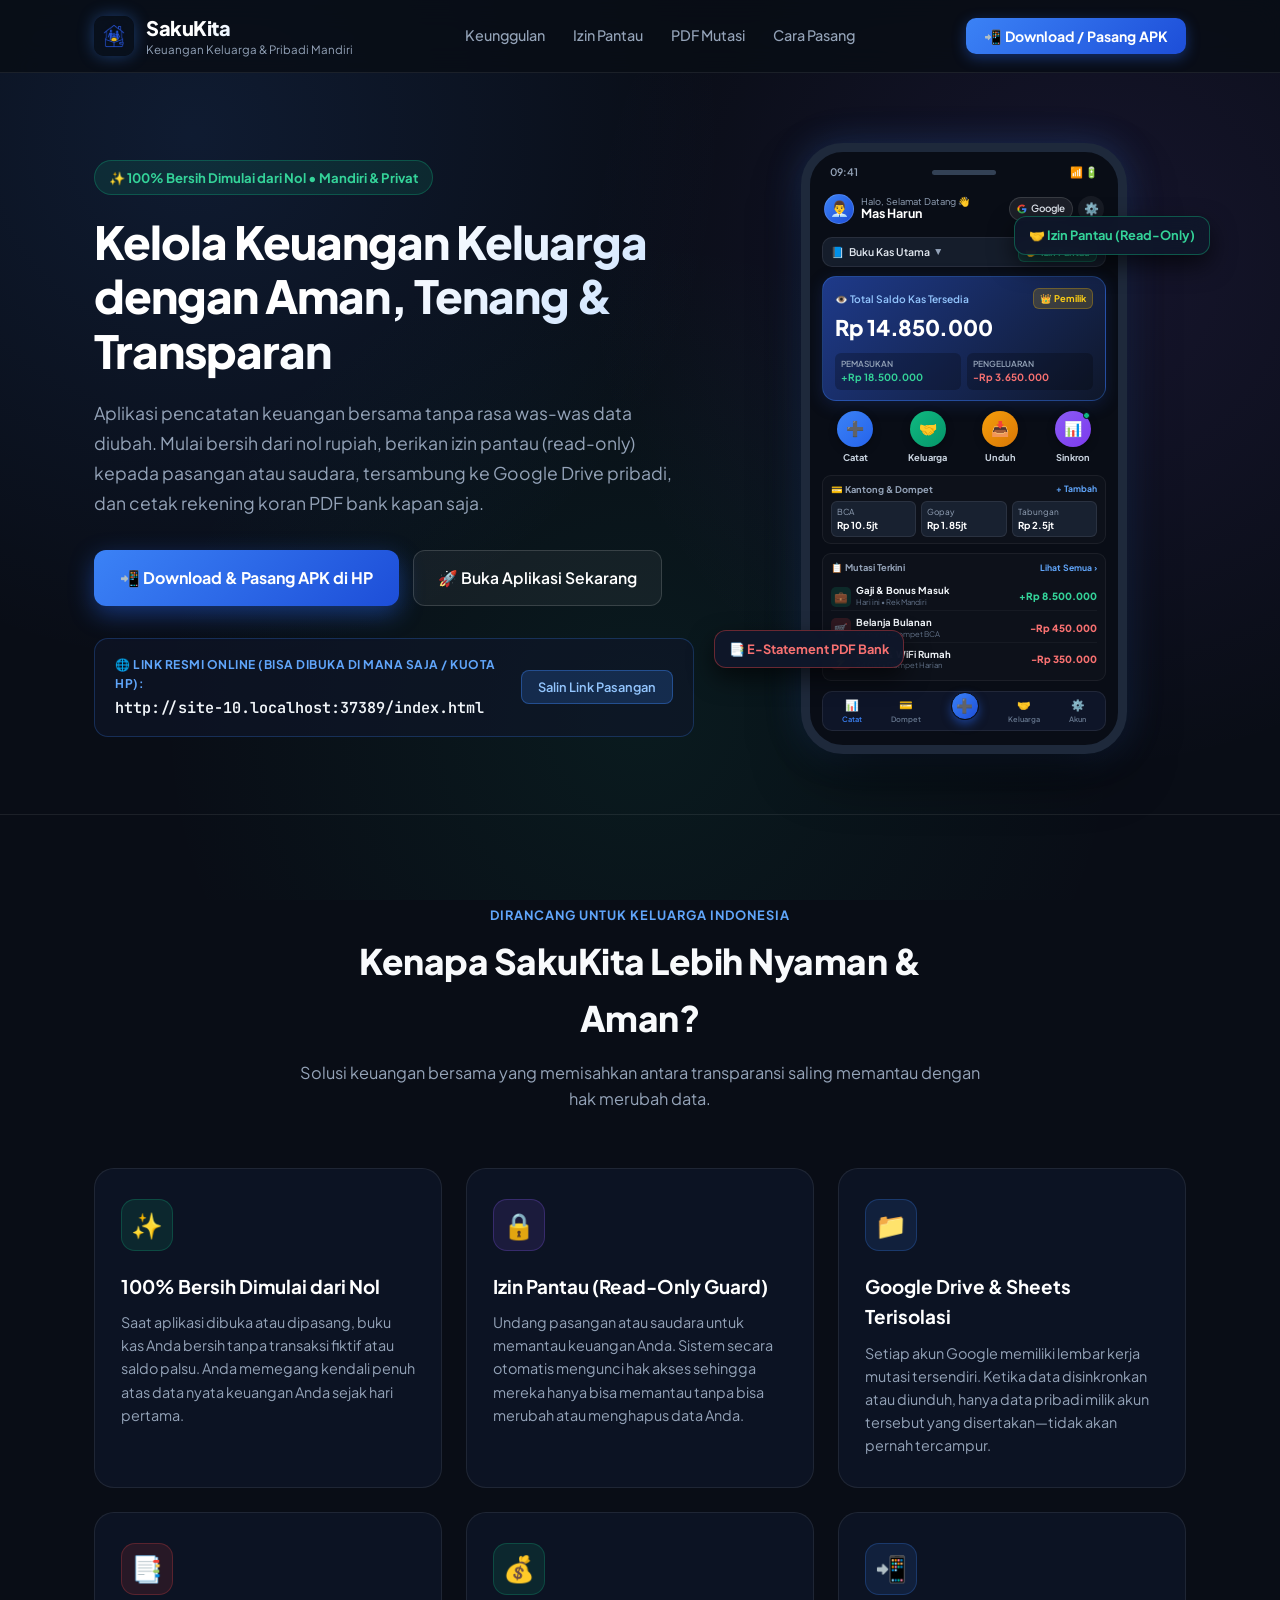
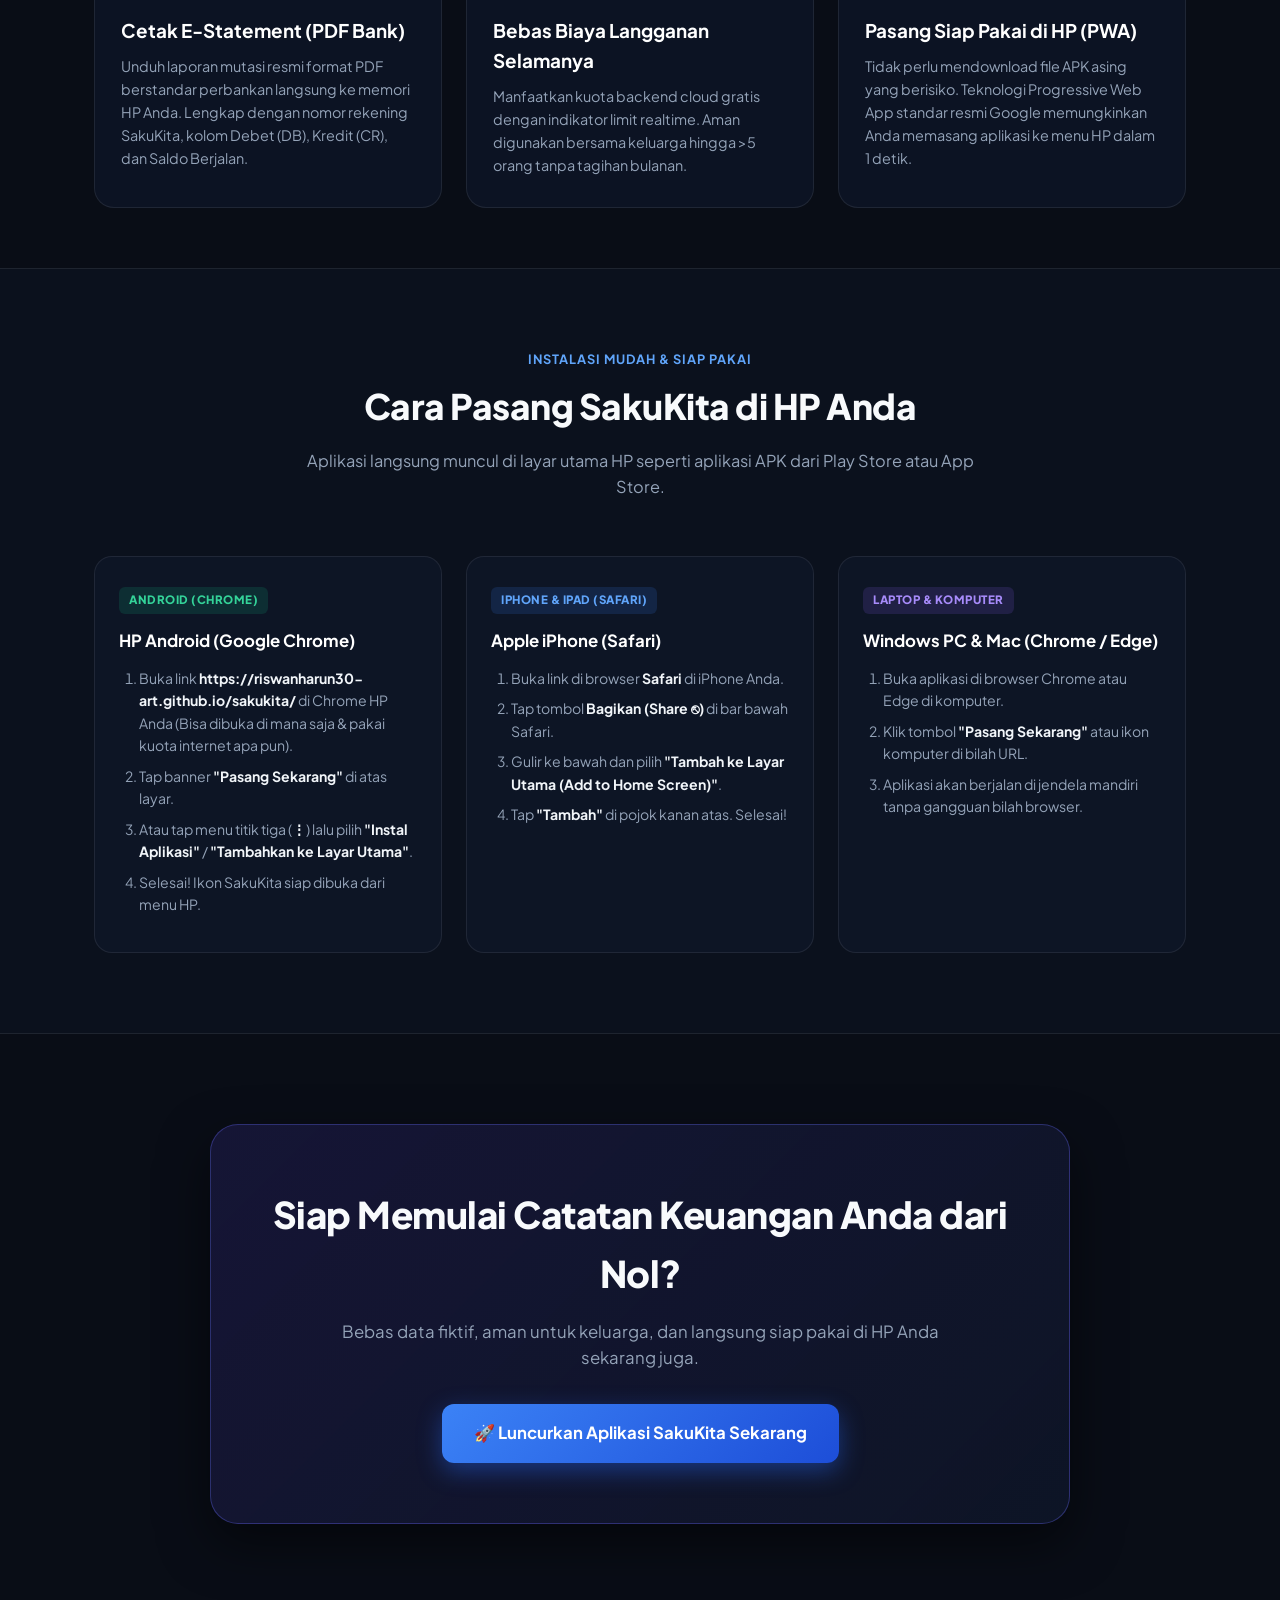
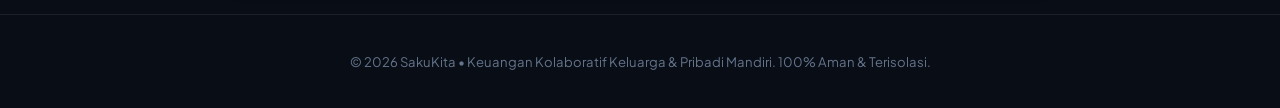
==== commit 7d2ab0bd: "Add files via upload" ====
--- a/landing.html
+++ b/landing.html
@@ -298,133 +298,439 @@
     }
 
     .phone-device {
-      width: 320px;
-      background: #0f172a;
-      border: 10px solid #1e293b;
-      border-radius: 44px;
-      padding: 18px 14px 24px;
-      box-shadow: 0 25px 60px -15px rgba(0, 0, 0, 0.8), 0 0 40px rgba(59, 130, 246, 0.25);
+      width: 326px;
+      background: #090d16;
+      border: 9px solid #1e293b;
+      border-radius: 42px;
+      padding: 12px 12px 14px;
+      box-shadow: 0 25px 60px -15px rgba(0, 0, 0, 0.8), 0 0 35px rgba(59, 130, 246, 0.25);
       position: relative;
-    }
-
-    .phone-speaker {
-      width: 70px;
+      display: flex;
+      flex-direction: column;
+      gap: 9px;
+      overflow: hidden;
+    }
+
+    .phone-notch-row {
+      display: flex;
+      align-items: center;
+      justify-content: space-between;
+      padding: 0 8px 2px;
+      font-size: 0.65rem;
+      color: #94a3b8;
+      font-weight: 600;
+    }
+
+    .phone-dynamic-island {
+      width: 64px;
       height: 5px;
       background: #334155;
-      border-radius: 10px;
-      margin: 0 auto 16px;
-    }
-
-    .mockup-header {
+      border-radius: 99px;
+    }
+
+    /* Mockup Top App Bar */
+    .mockup-app-header {
       display: flex;
       align-items: center;
       justify-content: space-between;
-      margin-bottom: 16px;
-      padding-bottom: 12px;
-      border-bottom: 1px solid rgba(255, 255, 255, 0.08);
-    }
-
-    .mockup-brand {
-      display: flex;
-      align-items: center;
-      gap: 8px;
-    }
-
-    .mockup-brand img {
+      padding: 2px 2px 4px;
+    }
+
+    .mockup-user-info {
+      display: flex;
+      align-items: center;
+      gap: 7px;
+    }
+
+    .mockup-user-avatar {
+      width: 30px;
+      height: 30px;
+      border-radius: 50%;
+      background: linear-gradient(135deg, #3b82f6, #1d4ed8);
+      display: flex;
+      align-items: center;
+      justify-content: center;
+      font-size: 0.95rem;
+      border: 1.5px solid rgba(255, 255, 255, 0.15);
+    }
+
+    .mockup-user-text {
+      display: flex;
+      flex-direction: column;
+      text-align: left;
+    }
+
+    .mockup-greeting-sub {
+      font-size: 0.58rem;
+      color: #94a3b8;
+      line-height: 1;
+    }
+
+    .mockup-user-name {
+      font-size: 0.78rem;
+      font-weight: 700;
+      color: #ffffff;
+      line-height: 1.2;
+    }
+
+    .mockup-header-badges {
+      display: flex;
+      align-items: center;
+      gap: 5px;
+    }
+
+    .mockup-google-pill {
+      display: inline-flex;
+      align-items: center;
+      gap: 4px;
+      background: rgba(255, 255, 255, 0.08);
+      border: 1px solid rgba(255, 255, 255, 0.12);
+      padding: 3px 7px;
+      border-radius: 99px;
+      font-size: 0.62rem;
+      font-weight: 600;
+      color: #e2e8f0;
+    }
+
+    .mockup-icon-btn {
       width: 26px;
       height: 26px;
+      border-radius: 50%;
+      background: rgba(255, 255, 255, 0.06);
+      display: flex;
+      align-items: center;
+      justify-content: center;
+      font-size: 0.75rem;
+      color: #94a3b8;
+    }
+
+    /* Mockup Space Capsule */
+    .mockup-space-capsule {
+      display: flex;
+      align-items: center;
+      justify-content: space-between;
+      background: rgba(30, 41, 59, 0.6);
+      border: 1px solid rgba(255, 255, 255, 0.08);
+      border-radius: 10px;
+      padding: 4px 8px;
+      font-size: 0.66rem;
+    }
+
+    .mockup-space-left {
+      display: flex;
+      align-items: center;
+      gap: 5px;
+      color: #e2e8f0;
+      font-weight: 600;
+    }
+
+    .mockup-space-right {
+      display: flex;
+      align-items: center;
+      gap: 4px;
+      background: rgba(16, 185, 129, 0.15);
+      border: 1px solid rgba(16, 185, 129, 0.3);
+      padding: 2px 6px;
       border-radius: 6px;
-    }
-
-    .mockup-brand span {
-      font-size: 0.95rem;
-      font-weight: 800;
-      color: #fff;
+      color: #34d399;
+      font-size: 0.58rem;
+      font-weight: 700;
+    }
+
+    /* Mockup Balance Card */
+    .mockup-card-balance {
+      background: linear-gradient(135deg, #1e3a8a 0%, #0f172a 100%);
+      border: 1px solid rgba(59, 130, 246, 0.35);
+      border-radius: 14px;
+      padding: 11px 12px 10px;
+      text-align: left;
+      box-shadow: 0 4px 16px rgba(30, 58, 138, 0.3);
+    }
+
+    .mockup-balance-top {
+      display: flex;
+      align-items: center;
+      justify-content: space-between;
+      margin-bottom: 2px;
+    }
+
+    .mockup-caption {
+      font-size: 0.64rem;
+      color: #93c5fd;
+      font-weight: 600;
+      display: flex;
+      align-items: center;
+      gap: 4px;
     }
 
     .mockup-role-pill {
-      font-size: 0.65rem;
-      padding: 3px 8px;
-      background: rgba(16, 185, 129, 0.15);
-      color: #34d399;
+      font-size: 0.58rem;
+      padding: 2px 6px;
+      background: rgba(234, 179, 8, 0.18);
+      color: #facc15;
+      border: 1px solid rgba(234, 179, 8, 0.3);
       border-radius: 6px;
       font-weight: 700;
     }
 
-    .mockup-card-balance {
-      background: linear-gradient(135deg, rgba(30, 41, 59, 0.8) 0%, rgba(15, 23, 42, 0.9) 100%);
-      border: 1px solid rgba(255, 255, 255, 0.1);
-      border-radius: 16px;
-      padding: 16px;
-      margin-bottom: 14px;
-      text-align: left;
-    }
-
-    .mockup-caption {
-      font-size: 0.7rem;
-      color: var(--text-muted);
-    }
-
     .mockup-balance {
-      font-size: 1.5rem;
+      font-size: 1.35rem;
       font-weight: 800;
-      color: #fff;
-      margin: 4px 0 10px;
+      color: #ffffff;
+      margin: 2px 0 7px;
+      letter-spacing: -0.3px;
     }
 
     .mockup-stats-row {
       display: grid;
       grid-template-columns: 1fr 1fr;
-      gap: 8px;
+      gap: 6px;
     }
 
     .mockup-stat {
-      background: rgba(0, 0, 0, 0.2);
+      background: rgba(0, 0, 0, 0.25);
+      padding: 4px 6px;
+      border-radius: 6px;
+      display: flex;
+      flex-direction: column;
+    }
+
+    .mockup-stat-label {
+      font-size: 0.52rem;
+      color: #94a3b8;
+      text-transform: uppercase;
+      font-weight: 600;
+    }
+
+    .mockup-stat.inc { color: #34d399; font-weight: 700; font-size: 0.62rem; }
+    .mockup-stat.exp { color: #f87171; font-weight: 700; font-size: 0.62rem; }
+
+    /* Mockup Quick Actions */
+    .mockup-quick-grid {
+      display: grid;
+      grid-template-columns: repeat(4, 1fr);
+      gap: 6px;
+      text-align: center;
+      padding: 1px 0;
+    }
+
+    .mockup-quick-item {
+      display: flex;
+      flex-direction: column;
+      align-items: center;
+      gap: 3px;
+    }
+
+    .mockup-action-circle {
+      width: 36px;
+      height: 36px;
+      border-radius: 50%;
+      display: flex;
+      align-items: center;
+      justify-content: center;
+      font-size: 0.92rem;
+      box-shadow: 0 3px 8px rgba(0, 0, 0, 0.3);
+      position: relative;
+    }
+
+    .mockup-action-circle.blue {
+      background: linear-gradient(135deg, #3b82f6, #2563eb);
+    }
+    .mockup-action-circle.green {
+      background: linear-gradient(135deg, #10b981, #059669);
+    }
+    .mockup-action-circle.orange {
+      background: linear-gradient(135deg, #f59e0b, #d97706);
+    }
+    .mockup-action-circle.purple {
+      background: linear-gradient(135deg, #8b5cf6, #7c3aed);
+    }
+
+    .mockup-action-dot {
+      position: absolute;
+      top: 1px;
+      right: 1px;
+      width: 7px;
+      height: 7px;
+      border-radius: 50%;
+      background: #10b981;
+      border: 1.5px solid #090d16;
+    }
+
+    .mockup-quick-label {
+      font-size: 0.58rem;
+      font-weight: 700;
+      color: #cbd5e1;
+    }
+
+    /* Mockup Wallets Slider */
+    .mockup-wallets-box {
+      background: rgba(255, 255, 255, 0.02);
+      border: 1px solid rgba(255, 255, 255, 0.06);
+      border-radius: 9px;
       padding: 6px 8px;
-      border-radius: 8px;
+      text-align: left;
+    }
+
+    .mockup-section-head {
+      display: flex;
+      align-items: center;
+      justify-content: space-between;
+      font-size: 0.58rem;
+      font-weight: 700;
+      color: #94a3b8;
+      margin-bottom: 4px;
+    }
+
+    .mockup-section-action {
+      color: #60a5fa;
+      font-size: 0.54rem;
+    }
+
+    .mockup-wallets-list {
+      display: flex;
+      gap: 5px;
+      overflow: hidden;
+    }
+
+    .mockup-wallet-pill {
+      flex: 1;
+      background: rgba(30, 41, 59, 0.7);
+      border: 1px solid rgba(255, 255, 255, 0.08);
+      border-radius: 6px;
+      padding: 3px 5px;
+      font-size: 0.52rem;
+      white-space: nowrap;
+    }
+
+    .mockup-wallet-pill strong {
+      display: block;
+      color: #ffffff;
+      font-size: 0.6rem;
+    }
+
+    .mockup-wallet-pill span {
+      color: #94a3b8;
+    }
+
+    /* Mockup Transactions List */
+    .mockup-tx-box {
+      background: rgba(255, 255, 255, 0.02);
+      border: 1px solid rgba(255, 255, 255, 0.06);
+      border-radius: 9px;
+      padding: 6px 8px;
+      text-align: left;
+      display: flex;
+      flex-direction: column;
+      gap: 4px;
+    }
+
+    .mockup-tx-item {
+      display: flex;
+      align-items: center;
+      justify-content: space-between;
+      padding: 2px 0;
+      border-bottom: 1px solid rgba(255, 255, 255, 0.04);
+    }
+
+    .mockup-tx-item:last-child {
+      border-bottom: none;
+    }
+
+    .mockup-tx-left {
+      display: flex;
+      align-items: center;
+      gap: 5px;
+    }
+
+    .mockup-tx-icon {
+      width: 20px;
+      height: 20px;
+      border-radius: 5px;
+      display: flex;
+      align-items: center;
+      justify-content: center;
       font-size: 0.68rem;
     }
 
-    .mockup-stat.inc { color: #34d399; }
-    .mockup-stat.exp { color: #f87171; }
-
-    .mockup-empty-card {
-      background: rgba(255, 255, 255, 0.03);
-      border: 1px dashed rgba(255, 255, 255, 0.12);
-      border-radius: 14px;
-      padding: 20px 12px;
-      text-align: center;
-      margin-top: 14px;
-    }
-
-    .mockup-empty-card .icon {
-      font-size: 1.6rem;
-      margin-bottom: 6px;
-    }
-
-    .mockup-empty-card h5 {
-      font-size: 0.8rem;
+    .mockup-tx-icon.income {
+      background: rgba(16, 185, 129, 0.15);
+      color: #34d399;
+    }
+
+    .mockup-tx-icon.expense {
+      background: rgba(239, 68, 68, 0.15);
+      color: #f87171;
+    }
+
+    .mockup-tx-details {
+      display: flex;
+      flex-direction: column;
+    }
+
+    .mockup-tx-title {
+      font-size: 0.6rem;
       font-weight: 700;
       color: #f1f5f9;
-      margin-bottom: 4px;
-    }
-
-    .mockup-empty-card p {
+      line-height: 1.1;
+    }
+
+    .mockup-tx-sub {
+      font-size: 0.48rem;
+      color: #64748b;
+    }
+
+    .mockup-tx-amount {
+      font-size: 0.62rem;
+      font-weight: 800;
+    }
+
+    .mockup-tx-amount.income { color: #34d399; }
+    .mockup-tx-amount.expense { color: #f87171; }
+
+    /* Mockup Bottom Navigation */
+    .mockup-bottom-nav {
+      display: flex;
+      align-items: center;
+      justify-content: space-around;
+      background: rgba(15, 23, 42, 0.95);
+      border: 1px solid rgba(255, 255, 255, 0.08);
+      border-radius: 10px;
+      padding: 4px 4px;
+      margin-top: 1px;
+    }
+
+    .mockup-nav-icon {
+      display: flex;
+      flex-direction: column;
+      align-items: center;
+      gap: 1px;
       font-size: 0.68rem;
-      color: #94a3b8;
-      line-height: 1.4;
-      margin-bottom: 10px;
-    }
-
-    .mockup-btn-add {
-      background: #3b82f6;
+      color: #64748b;
+    }
+
+    .mockup-nav-icon.active {
+      color: #3b82f6;
+    }
+
+    .mockup-nav-label {
+      font-size: 0.46rem;
+      font-weight: 600;
+    }
+
+    .mockup-nav-fab {
+      width: 28px;
+      height: 28px;
+      border-radius: 50%;
+      background: linear-gradient(135deg, #3b82f6, #1d4ed8);
+      display: flex;
+      align-items: center;
+      justify-content: center;
       color: #fff;
-      border: none;
-      padding: 6px 14px;
-      border-radius: 8px;
-      font-size: 0.7rem;
-      font-weight: 700;
-      cursor: pointer;
+      font-size: 0.85rem;
+      margin-top: -10px;
+      box-shadow: 0 4px 10px rgba(37, 99, 235, 0.5);
+      border: 1.5px solid #090d16;
     }
 
     /* Floating highlight badges */
@@ -1049,40 +1355,180 @@
         </div>
       </div>
 
-      <!-- Phone Mockup Frame -->
+      <!-- Phone Mockup Frame - Modern FinTech SakuKita -->
       <div class="hero-right phone-mockup-wrapper">
         <div class="badge-float top-right">
-          <span>🔒 Hak Pantau Read-Only</span>
+          <span>🤝 Izin Pantau (Read-Only)</span>
         </div>
         <div class="badge-float bottom-left">
           <span>📑 E-Statement PDF Bank</span>
         </div>
 
         <div class="phone-device">
-          <div class="phone-speaker"></div>
-          
-          <div class="mockup-header">
-            <div class="mockup-brand">
-              <img src="icon-192.png" alt="SakuKita">
-              <span>SakuKita</span>
-            </div>
-            <span class="mockup-role-pill">👑 Pemilik Akun</span>
+          <!-- Dynamic Notch Row -->
+          <div class="phone-notch-row">
+            <span>09:41</span>
+            <div class="phone-dynamic-island"></div>
+            <span>📶 🔋</span>
           </div>
 
+          <!-- Top App Bar -->
+          <div class="mockup-app-header">
+            <div class="mockup-user-info">
+              <div class="mockup-user-avatar">👨‍💼</div>
+              <div class="mockup-user-text">
+                <span class="mockup-greeting-sub">Halo, Selamat Datang 👋</span>
+                <span class="mockup-user-name">Mas Harun</span>
+              </div>
+            </div>
+            <div class="mockup-header-badges">
+              <div class="mockup-google-pill">
+                <svg width="10" height="10" viewBox="0 0 24 24">
+                  <path fill="#4285F4" d="M22.56 12.25c0-.78-.07-1.53-.2-2.25H12v4.26h5.92c-.26 1.37-1.04 2.53-2.21 3.31v2.77h3.57c2.08-1.92 3.28-4.74 3.28-8.09z" />
+                  <path fill="#34A853" d="M12 23c2.97 0 5.46-.98 7.28-2.66l-3.57-2.77c-.98.66-2.23 1.06-3.71 1.06-2.86 0-5.29-1.93-6.16-4.53H2.18v2.84C3.99 20.53 7.7 23 12 23z" />
+                  <path fill="#FBBC05" d="M5.84 14.09c-.22-.66-.35-1.36-.35-2.09s.13-1.43.35-2.09V7.06H2.18C1.43 8.55 1 10.22 1 12s.43 3.45 1.18 4.94l2.85-2.22.81-.63z" />
+                  <path fill="#EA4335" d="M12 5.38c1.62 0 3.06.56 4.21 1.64l3.15-3.15C17.45 2.09 14.97 1 12 1 7.7 1 3.99 3.47 2.18 7.06l3.66 2.84c.87-2.6 3.3-4.52 6.16-4.52z" />
+                </svg>
+                <span>Google</span>
+              </div>
+              <div class="mockup-icon-btn">⚙️</div>
+            </div>
+          </div>
+
+          <!-- Space Selector Capsule -->
+          <div class="mockup-space-capsule">
+            <div class="mockup-space-left">
+              <span>📘</span>
+              <span>Buku Kas Utama</span>
+              <span style="font-size: 0.5rem; color:#94a3b8;">▼</span>
+            </div>
+            <div class="mockup-space-right">
+              <span>🤝</span>
+              <span>Izin Pantau</span>
+            </div>
+          </div>
+
+          <!-- FinTech DANA / OVO Style Gradient Balance Card -->
           <div class="mockup-card-balance">
-            <span class="mockup-caption">Total Saldo Bersih</span>
-            <div class="mockup-balance">Rp 0</div>
+            <div class="mockup-balance-top">
+              <span class="mockup-caption">👁️ Total Saldo Kas Tersedia</span>
+              <span class="mockup-role-pill">👑 Pemilik</span>
+            </div>
+            <div class="mockup-balance">Rp 14.850.000</div>
             <div class="mockup-stats-row">
-              <div class="mockup-stat inc">Pemasukan: +Rp 0</div>
-              <div class="mockup-stat exp">Pengeluaran: -Rp 0</div>
+              <div class="mockup-stat inc">
+                <span class="mockup-stat-label">Pemasukan</span>
+                <span>+Rp 18.500.000</span>
+              </div>
+              <div class="mockup-stat exp">
+                <span class="mockup-stat-label">Pengeluaran</span>
+                <span>-Rp 3.650.000</span>
+              </div>
             </div>
           </div>
 
-          <div class="mockup-empty-card">
-            <div class="icon">✨</div>
-            <h5>Buku Kas Bersih dari Nol</h5>
-            <p>Belum ada data contoh fiktif. Rekam pemasukan & pengeluaran pertama Anda sekarang.</p>
-            <a href="index.html" class="mockup-btn-add" style="text-decoration:none; display:inline-block;">+ Catat Transaksi</a>
+          <!-- 4 Quick Actions (Catat, Keluarga, Unduh, Sinkron) -->
+          <div class="mockup-quick-grid">
+            <div class="mockup-quick-item">
+              <div class="mockup-action-circle blue">➕</div>
+              <span class="mockup-quick-label">Catat</span>
+            </div>
+            <div class="mockup-quick-item">
+              <div class="mockup-action-circle green">🤝</div>
+              <span class="mockup-quick-label">Keluarga</span>
+            </div>
+            <div class="mockup-quick-item">
+              <div class="mockup-action-circle orange">📥</div>
+              <span class="mockup-quick-label">Unduh</span>
+            </div>
+            <div class="mockup-quick-item">
+              <div class="mockup-action-circle purple">
+                📊
+                <div class="mockup-action-dot"></div>
+              </div>
+              <span class="mockup-quick-label">Sinkron</span>
+            </div>
+          </div>
+
+          <!-- Kantong / Dompet Mini Slider -->
+          <div class="mockup-wallets-box">
+            <div class="mockup-section-head">
+              <span>💳 Kantong &amp; Dompet</span>
+              <span class="mockup-section-action">+ Tambah</span>
+            </div>
+            <div class="mockup-wallets-list">
+              <div class="mockup-wallet-pill">
+                <span>BCA</span>
+                <strong>Rp 10.5jt</strong>
+              </div>
+              <div class="mockup-wallet-pill">
+                <span>Gopay</span>
+                <strong>Rp 1.85jt</strong>
+              </div>
+              <div class="mockup-wallet-pill">
+                <span>Tabungan</span>
+                <strong>Rp 2.5jt</strong>
+              </div>
+            </div>
+          </div>
+
+          <!-- Riwayat Mutasi Transaksi Realtime -->
+          <div class="mockup-tx-box">
+            <div class="mockup-section-head">
+              <span>📋 Mutasi Terkini</span>
+              <span class="mockup-section-action">Lihat Semua ›</span>
+            </div>
+            <div class="mockup-tx-item">
+              <div class="mockup-tx-left">
+                <div class="mockup-tx-icon income">💼</div>
+                <div class="mockup-tx-details">
+                  <span class="mockup-tx-title">Gaji &amp; Bonus Masuk</span>
+                  <span class="mockup-tx-sub">Hari ini • Rek Mandiri</span>
+                </div>
+              </div>
+              <span class="mockup-tx-amount income">+Rp 8.500.000</span>
+            </div>
+            <div class="mockup-tx-item">
+              <div class="mockup-tx-left">
+                <div class="mockup-tx-icon expense">🛒</div>
+                <div class="mockup-tx-details">
+                  <span class="mockup-tx-title">Belanja Bulanan</span>
+                  <span class="mockup-tx-sub">Kemarin • Dompet BCA</span>
+                </div>
+              </div>
+              <span class="mockup-tx-amount expense">-Rp 450.000</span>
+            </div>
+            <div class="mockup-tx-item">
+              <div class="mockup-tx-left">
+                <div class="mockup-tx-icon expense">⚡</div>
+                <div class="mockup-tx-details">
+                  <span class="mockup-tx-title">Listrik &amp; WiFi Rumah</span>
+                  <span class="mockup-tx-sub">24 Okt • Dompet Harian</span>
+                </div>
+              </div>
+              <span class="mockup-tx-amount expense">-Rp 350.000</span>
+            </div>
+          </div>
+
+          <!-- Bottom Navigation Bar -->
+          <div class="mockup-bottom-nav">
+            <div class="mockup-nav-icon active">
+              <span>📊</span>
+              <span class="mockup-nav-label">Catat</span>
+            </div>
+            <div class="mockup-nav-icon">
+              <span>💳</span>
+              <span class="mockup-nav-label">Dompet</span>
+            </div>
+            <div class="mockup-nav-fab">➕</div>
+            <div class="mockup-nav-icon">
+              <span>🤝</span>
+              <span class="mockup-nav-label">Keluarga</span>
+            </div>
+            <div class="mockup-nav-icon">
+              <span>⚙️</span>
+              <span class="mockup-nav-label">Akun</span>
+            </div>
           </div>
         </div>
       </div>
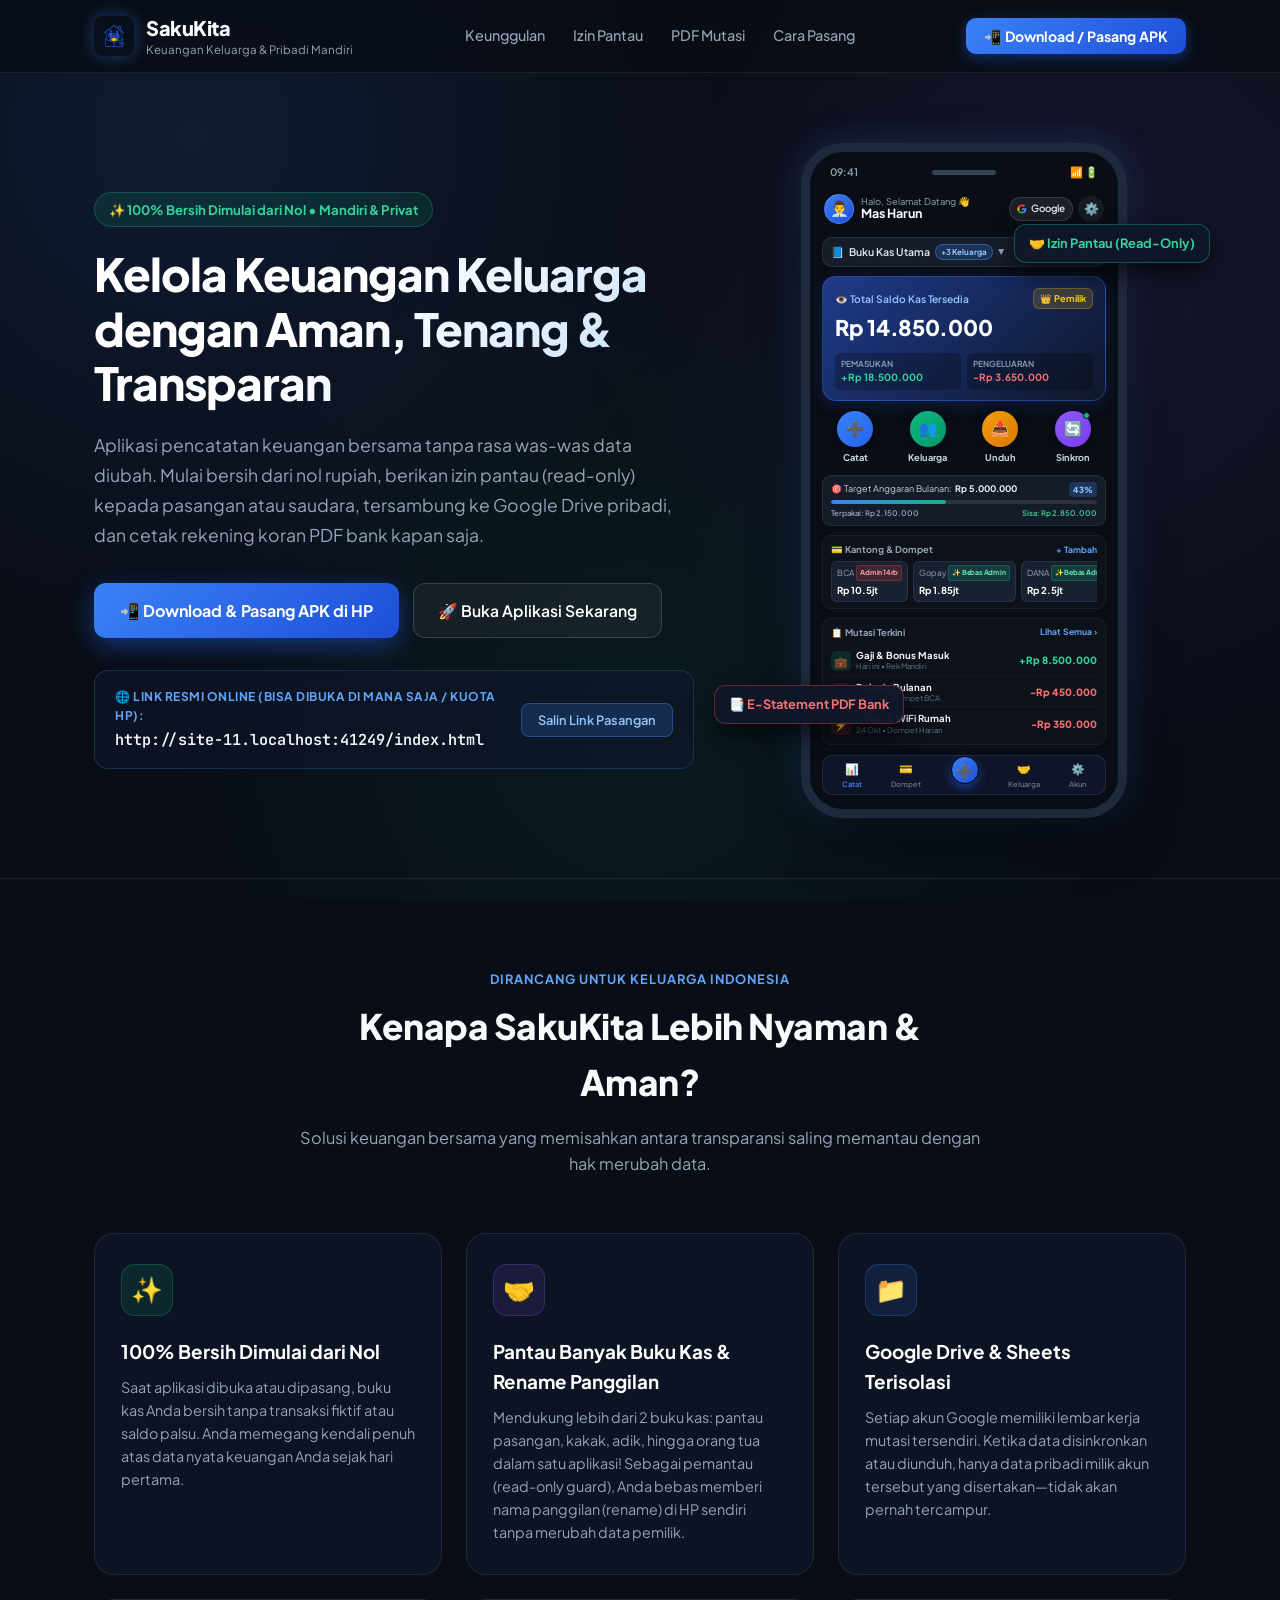
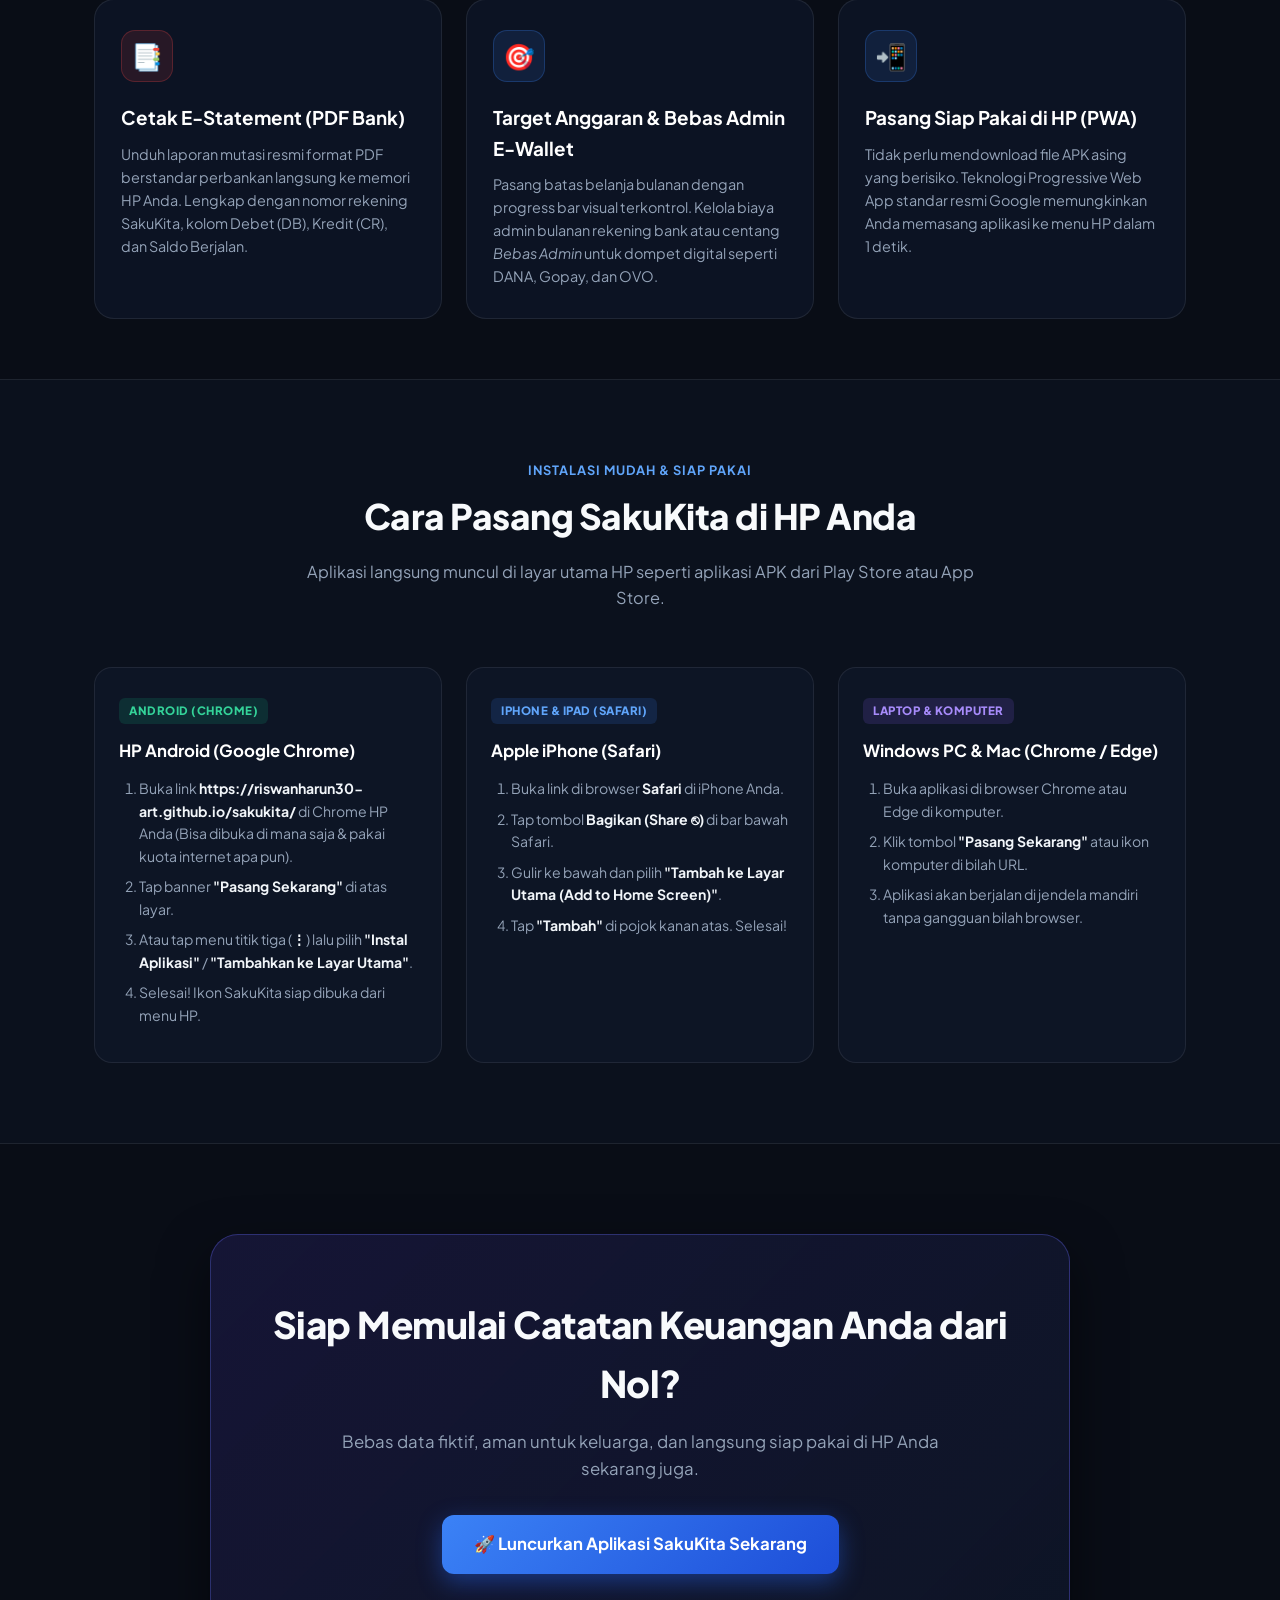
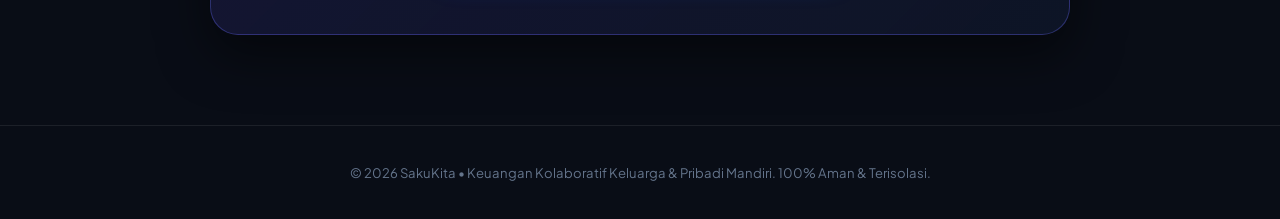
==== commit f32cb6d3: "Add files via upload" ====
--- a/landing.html
+++ b/landing.html
@@ -437,6 +437,17 @@
       font-weight: 700;
     }
 
+    .mockup-space-badge-count {
+      background: rgba(59, 130, 246, 0.22);
+      color: #93c5fd;
+      border: 1px solid rgba(59, 130, 246, 0.45);
+      padding: 1px 5px;
+      border-radius: 99px;
+      font-size: 0.5rem;
+      font-weight: 700;
+      white-space: nowrap;
+    }
+
     /* Mockup Balance Card */
     .mockup-card-balance {
       background: linear-gradient(135deg, #1e3a8a 0%, #0f172a 100%);
@@ -563,6 +574,68 @@
       color: #cbd5e1;
     }
 
+    /* Mockup Monthly Budget Card */
+    .mockup-budget-box {
+      background: rgba(30, 41, 59, 0.55);
+      border: 1px solid rgba(255, 255, 255, 0.08);
+      border-radius: 9px;
+      padding: 6px 8px;
+      text-align: left;
+      display: flex;
+      flex-direction: column;
+      gap: 3px;
+    }
+
+    .mockup-budget-head {
+      display: flex;
+      align-items: center;
+      justify-content: space-between;
+      font-size: 0.56rem;
+    }
+
+    .mockup-budget-title {
+      color: #cbd5e1;
+      display: flex;
+      align-items: center;
+      gap: 3px;
+    }
+
+    .mockup-budget-title b {
+      color: #f1f5f9;
+      font-weight: 700;
+    }
+
+    .mockup-budget-pct {
+      background: rgba(59, 130, 246, 0.25);
+      color: #93c5fd;
+      border-radius: 4px;
+      padding: 1px 4px;
+      font-weight: 800;
+      font-size: 0.52rem;
+    }
+
+    .mockup-budget-progress-track {
+      width: 100%;
+      height: 4px;
+      background: rgba(255, 255, 255, 0.1);
+      border-radius: 99px;
+      overflow: hidden;
+    }
+
+    .mockup-budget-progress-fill {
+      height: 100%;
+      background: linear-gradient(90deg, #3b82f6, #10b981);
+      border-radius: 99px;
+    }
+
+    .mockup-budget-footer {
+      display: flex;
+      justify-content: space-between;
+      font-size: 0.48rem;
+      color: #94a3b8;
+      font-weight: 600;
+    }
+
     /* Mockup Wallets Slider */
     .mockup-wallets-box {
       background: rgba(255, 255, 255, 0.02);
@@ -601,6 +674,34 @@
       padding: 3px 5px;
       font-size: 0.52rem;
       white-space: nowrap;
+    }
+
+    .mockup-wallet-row-top {
+      display: flex;
+      align-items: center;
+      justify-content: space-between;
+      gap: 2px;
+      margin-bottom: 2px;
+    }
+
+    .mockup-fee-badge {
+      font-size: 0.44rem;
+      padding: 1px 3px;
+      border-radius: 3px;
+      font-weight: 700;
+      letter-spacing: -0.2px;
+    }
+
+    .mockup-fee-badge.fee {
+      background: rgba(239, 68, 68, 0.18);
+      color: #fca5a5;
+      border: 1px solid rgba(239, 68, 68, 0.3);
+    }
+
+    .mockup-fee-badge.free {
+      background: rgba(16, 185, 129, 0.18);
+      color: #6ee7b7;
+      border: 1px solid rgba(16, 185, 129, 0.3);
     }
 
     .mockup-wallet-pill strong {
@@ -1395,11 +1496,12 @@
             </div>
           </div>
 
-          <!-- Space Selector Capsule -->
+          <!-- Space Selector Capsule (Bisa Pantau Banyak Buku Kas Keluarga) -->
           <div class="mockup-space-capsule">
             <div class="mockup-space-left">
               <span>📘</span>
               <span>Buku Kas Utama</span>
+              <span class="mockup-space-badge-count">+3 Keluarga</span>
               <span style="font-size: 0.5rem; color:#94a3b8;">▼</span>
             </div>
             <div class="mockup-space-right">
@@ -1434,7 +1536,7 @@
               <span class="mockup-quick-label">Catat</span>
             </div>
             <div class="mockup-quick-item">
-              <div class="mockup-action-circle green">🤝</div>
+              <div class="mockup-action-circle green">👥</div>
               <span class="mockup-quick-label">Keluarga</span>
             </div>
             <div class="mockup-quick-item">
@@ -1443,14 +1545,29 @@
             </div>
             <div class="mockup-quick-item">
               <div class="mockup-action-circle purple">
-                📊
+                🔄
                 <div class="mockup-action-dot"></div>
               </div>
               <span class="mockup-quick-label">Sinkron</span>
             </div>
           </div>
 
-          <!-- Kantong / Dompet Mini Slider -->
+          <!-- Target Anggaran Bulanan Mini Card -->
+          <div class="mockup-budget-box">
+            <div class="mockup-budget-head">
+              <span class="mockup-budget-title">🎯 Target Anggaran Bulanan: <b>Rp 5.000.000</b></span>
+              <span class="mockup-budget-pct">43%</span>
+            </div>
+            <div class="mockup-budget-progress-track">
+              <div class="mockup-budget-progress-fill" style="width: 43%;"></div>
+            </div>
+            <div class="mockup-budget-footer">
+              <span>Terpakai: Rp 2.150.000</span>
+              <span style="color: #34d399;">Sisa: Rp 2.850.000</span>
+            </div>
+          </div>
+
+          <!-- Kantong / Dompet Mini Slider with Admin Fee Status -->
           <div class="mockup-wallets-box">
             <div class="mockup-section-head">
               <span>💳 Kantong &amp; Dompet</span>
@@ -1458,15 +1575,24 @@
             </div>
             <div class="mockup-wallets-list">
               <div class="mockup-wallet-pill">
-                <span>BCA</span>
+                <div class="mockup-wallet-row-top">
+                  <span>BCA</span>
+                  <span class="mockup-fee-badge fee">Admin 14rb</span>
+                </div>
                 <strong>Rp 10.5jt</strong>
               </div>
               <div class="mockup-wallet-pill">
-                <span>Gopay</span>
+                <div class="mockup-wallet-row-top">
+                  <span>Gopay</span>
+                  <span class="mockup-fee-badge free">✨ Bebas Admin</span>
+                </div>
                 <strong>Rp 1.85jt</strong>
               </div>
               <div class="mockup-wallet-pill">
-                <span>Tabungan</span>
+                <div class="mockup-wallet-row-top">
+                  <span>DANA</span>
+                  <span class="mockup-fee-badge free">✨ Bebas Admin</span>
+                </div>
                 <strong>Rp 2.5jt</strong>
               </div>
             </div>
@@ -1554,15 +1680,15 @@
 
         <!-- Feature 2 -->
         <div class="feature-card" id="izin-pantau">
-          <div class="feature-icon-box purple">🔒</div>
-          <h3>Izin Pantau (Read-Only Guard)</h3>
-          <p>Undang pasangan atau saudara untuk memantau keuangan Anda. Sistem secara otomatis mengunci hak akses sehingga mereka hanya bisa memantau tanpa bisa merubah atau menghapus data Anda.</p>
+          <div class="feature-icon-box purple">🤝</div>
+          <h3>Pantau Banyak Buku Kas &amp; Rename Panggilan</h3>
+          <p>Mendukung lebih dari 2 buku kas: pantau pasangan, kakak, adik, hingga orang tua dalam satu aplikasi! Sebagai pemantau (read-only guard), Anda bebas memberi nama panggilan (rename) di HP sendiri tanpa merubah data pemilik.</p>
         </div>
 
         <!-- Feature 3 -->
         <div class="feature-card">
           <div class="feature-icon-box">📁</div>
-          <h3>Google Drive & Sheets Terisolasi</h3>
+          <h3>Google Drive &amp; Sheets Terisolasi</h3>
           <p>Setiap akun Google memiliki lembar kerja mutasi tersendiri. Ketika data disinkronkan atau diunduh, hanya data pribadi milik akun tersebut yang disertakan—tidak akan pernah tercampur.</p>
         </div>
 
@@ -1575,9 +1701,9 @@
 
         <!-- Feature 5 -->
         <div class="feature-card">
-          <div class="feature-icon-box green">💰</div>
-          <h3>Bebas Biaya Langganan Selamanya</h3>
-          <p>Manfaatkan kuota backend cloud gratis dengan indikator limit realtime. Aman digunakan bersama keluarga hingga >5 orang tanpa tagihan bulanan.</p>
+          <div class="feature-icon-box orange">🎯</div>
+          <h3>Target Anggaran &amp; Bebas Admin E-Wallet</h3>
+          <p>Pasang batas belanja bulanan dengan progress bar visual terkontrol. Kelola biaya admin bulanan rekening bank atau centang <i>Bebas Admin</i> untuk dompet digital seperti DANA, Gopay, dan OVO.</p>
         </div>
 
         <!-- Feature 6 -->
